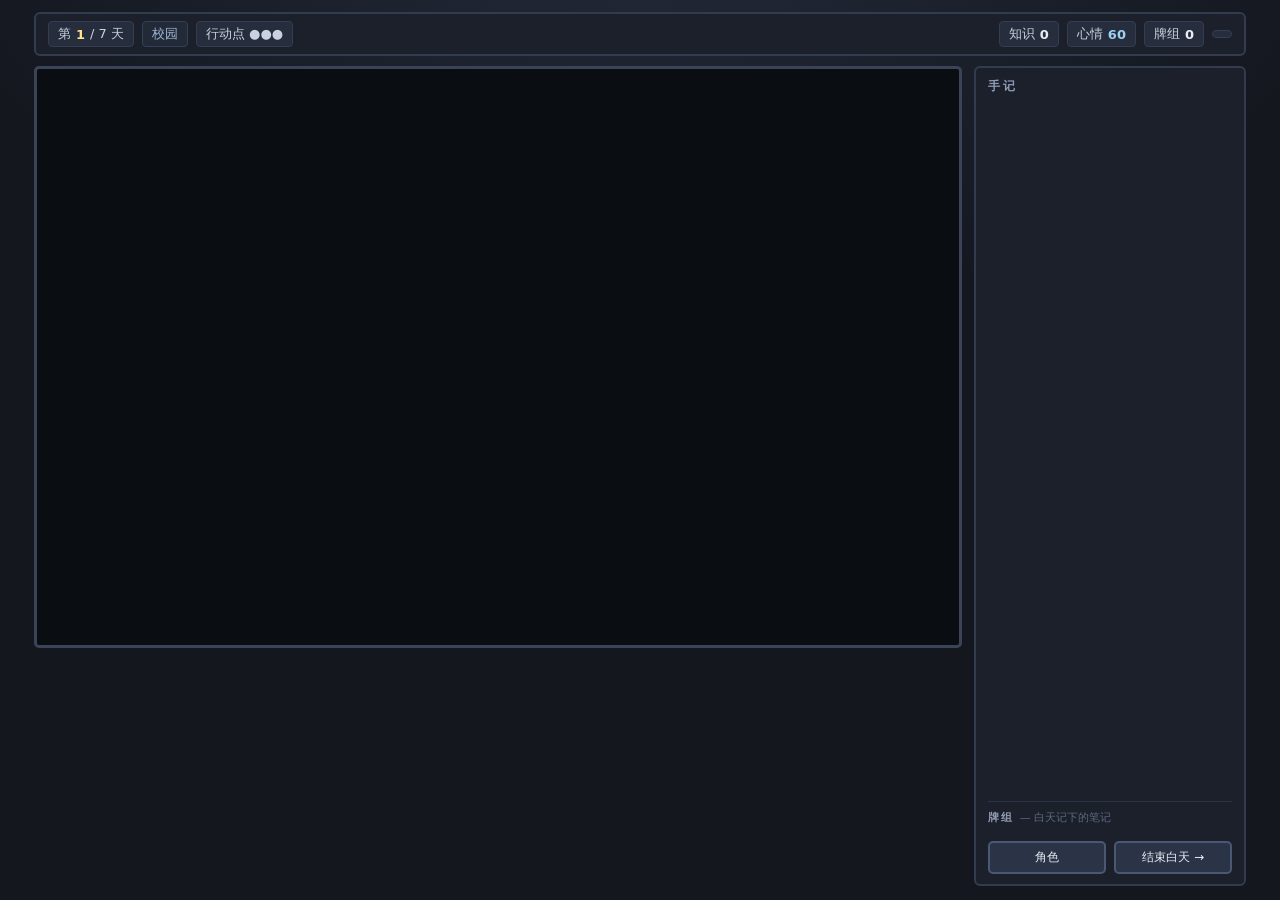
==== game/index.html @ f6de54e7 "夜战打击感：屏幕抖动 + 受击闪红 + WebAudio 合成音效 playCard 现在返回 { dealt, taken }，ui.hitFx 拿它决定反馈强度：只打中 2px/160ms，敌人反" ====
<!DOCTYPE html>
<html lang="zh-CN">
<head>
<meta charset="utf-8" />
<meta name="viewport" content="width=device-width, initial-scale=1" />
<title>张江学园 · 七天</title>
<link rel="stylesheet" href="styles.css" />
<link rel="icon" href="data:image/svg+xml,%3Csvg xmlns='http://www.w3.org/2000/svg' viewBox='0 0 16 16'%3E%3Crect width='16' height='16' fill='%231b202b'/%3E%3Crect x='3' y='3' width='10' height='10' fill='%23e0b64a'/%3E%3C/svg%3E" />
</head>
<body>
<div id="app">
  <header id="hud">
    <div class="hud-group">
      <span class="chip day">第 <b id="hud-day">1</b> / 7 天</span>
      <span class="chip where" id="hud-scene">校园</span>
      <span class="chip ap" id="hud-ap">行动点 ●●●</span>
    </div>
    <div class="hud-group">
      <span class="chip know">知识 <b id="hud-know">0</b></span>
      <span class="chip mood">心情 <b id="hud-mood">60</b></span>
      <span class="chip deck">牌组 <b id="hud-deck">0</b></span>
      <span class="chip friend" id="hud-friend"></span>
    </div>
  </header>

  <main id="stage">
    <div id="scene">
      <canvas id="game" width="768" height="480"></canvas>
      <div id="labels"></div>
      <div id="prompt" class="hidden">按 E 交互</div>
      <div id="toast" class="hidden"></div>
    </div>
    <aside id="side">
      <h3>手记</h3>
      <ol id="log"></ol>
      <div class="side-deck">
        <h4>牌组 <span class="muted">— 白天记下的笔记</span></h4>
        <ul id="deck"></ul>
      </div>
      <div class="side-foot">
        <button id="btn-char" class="btn small">角色</button>
        <button id="btn-endday" class="btn small">结束白天 →</button>
      </div>
    </aside>
  </main>

  <div id="modal-root" class="hidden">
    <div id="modal-backdrop"></div>
    <div id="modal" class="panel"></div>
  </div>

  <!-- 受击闪红：常驻一层覆盖层，只改 opacity，不重建 DOM，所以不会打断动画 -->
  <div id="flash"></div>
</div>
<script type="module" src="src/main.js"></script>
</body>
</html>
---- game/styles.css ----
/* styles.css — 像素风 UI，全部用系统字体，不拉外部资源 */

:root {
  --bg: #14171e;
  --panel: #1b202b;
  --panel-2: #232b3b;
  --line: #333c4e;
  --line-2: #4a5876;
  --text: #e8ecf5;
  --muted: #8f9bb3;
  --gold: #e0b64a;
  --gold-2: #ffe38a;
}

* { box-sizing: border-box; }

.hidden { display: none !important; }

html, body {
  margin: 0;
  height: 100%;
  background: radial-gradient(1200px 700px at 50% -10%, #232a3a 0%, var(--bg) 60%);
  color: var(--text);
  font-family: "PingFang SC", "Hiragino Sans GB", "Microsoft YaHei", system-ui, -apple-system, sans-serif;
  -webkit-font-smoothing: antialiased;
}

#app {
  max-width: 1240px;
  height: 100%;
  margin: 0 auto;
  padding: 12px 14px 14px;
  display: flex;
  flex-direction: column;
  gap: 10px;
}

/* ---------------------------------------------------------------- HUD */
#hud {
  display: flex;
  justify-content: space-between;
  align-items: center;
  flex-wrap: wrap;
  gap: 8px;
  background: var(--panel);
  border: 2px solid var(--line);
  border-radius: 6px;
  padding: 7px 12px;
  font-size: 13px;
}

.hud-group { display: flex; align-items: center; gap: 8px; flex-wrap: wrap; }

.chip {
  display: inline-flex;
  align-items: center;
  gap: 5px;
  padding: 3px 9px;
  background: #262d3c;
  border: 1px solid #343d51;
  border-radius: 4px;
  color: #c9d2e2;
}

.chip b { color: var(--text); font-variant-numeric: tabular-nums; }
.chip.day b { color: var(--gold-2); }

.chip.mood b { color: #9fd0f0; }
.chip.mood.low b { color: #f08a8a; }
.chip.mood.high b { color: #9ee3a1; }

.chip.friend { gap: 8px; font-size: 11px; }
.chip.friend b { color: #b9c2d4; font-weight: 500; }
.chip.friend b.ok { color: #9ee3a1; }

.ap-dots { display: inline-flex; gap: 4px; margin-left: 2px; }
.ap-dots i {
  width: 8px; height: 8px; border-radius: 50%;
  background: #3a4458; display: inline-block;
}
.ap-dots i.on { background: var(--gold); box-shadow: 0 0 6px rgba(224, 182, 74, .6); }

/* ---------------------------------------------------------------- 主舞台 */
#stage {
  flex: 1;
  min-height: 0;
  display: flex;
  gap: 12px;
  justify-content: center;
}

#scene {
  position: relative;
  flex: 0 1 auto;
  width: min(100%, calc((100vh - 168px) * 1.6));
  border: 3px solid #3a4358;
  border-radius: 5px;
  overflow: hidden;
  background: #0a0d12;
  align-self: flex-start;
}

#game {
  display: block;
  width: 100%;
  height: auto;
  image-rendering: pixelated;
  image-rendering: crisp-edges;
}

#labels {
  position: absolute;
  inset: 0;
  pointer-events: none;
}

.marker {
  position: absolute;
  transform: translate(-50%, -235%);
  pointer-events: auto;
  display: inline-flex;
  align-items: center;
  gap: 4px;
  padding: 2px 7px;
  font: inherit;
  font-size: 11px;
  line-height: 1.3;
  color: #dfe5f2;
  background: rgba(14, 18, 26, .78);
  border: 1px solid #4a5670;
  border-radius: 10px;
  cursor: pointer;
  white-space: nowrap;
  transition: border-color .12s, background .12s, transform .12s;
}

.marker:hover { border-color: #8ea3c8; background: rgba(30, 38, 54, .92); }

.marker.near {
  border-color: var(--gold-2);
  background: rgba(60, 48, 16, .92);
  box-shadow: 0 0 10px rgba(255, 227, 138, .35);
  transform: translate(-50%, -250%);
}

.marker.below { transform: translate(-50%, 60%); }
.marker.below:hover { transform: translate(-50%, 60%); }
.marker.below.near { transform: translate(-50%, 45%); }

.micon { font-size: 12px; }

#prompt {
  position: absolute;
  left: 50%;
  bottom: 12px;
  transform: translateX(-50%);
  max-width: 90%;
  padding: 5px 12px;
  font-size: 12px;
  color: #f2e6c0;
  background: rgba(10, 13, 18, .82);
  border: 1px solid #6b5a2a;
  border-radius: 5px;
  pointer-events: none;
  white-space: nowrap;
  overflow: hidden;
  text-overflow: ellipsis;
}

#toast {
  position: absolute;
  left: 50%;
  top: 14px;
  transform: translateX(-50%);
  max-width: 78%;
  padding: 7px 14px;
  font-size: 12.5px;
  line-height: 1.5;
  color: #f4f0e2;
  background: rgba(16, 21, 30, .94);
  border: 1px solid #5d6b8c;
  border-radius: 6px;
  pointer-events: none;
  box-shadow: 0 6px 24px rgba(0, 0, 0, .45);
}

#toast.show { animation: toastIn .18s ease-out; }
#toast.warn { border-color: #8a5a5a; color: #ffc9c9; }
#toast.win { border-color: #4f7a55; color: #c3f0c6; }
#toast.hidden { display: none; }

@keyframes toastIn {
  from { opacity: 0; transform: translate(-50%, -6px); }
  to { opacity: 1; transform: translate(-50%, 0); }
}

/* ---------------------------------------------------------------- 侧栏 */
#side {
  width: 272px;
  flex: 0 0 272px;
  display: flex;
  flex-direction: column;
  min-height: 0;
  background: var(--panel);
  border: 2px solid var(--line);
  border-radius: 6px;
  padding: 10px 12px;
}

.side-deck { padding-top: 8px; border-top: 1px solid #2b3345; }
.side-deck h4 {
  margin: 0 0 6px;
  font-size: 11px;
  font-weight: 600;
  letter-spacing: 2px;
  color: var(--muted);
}
.side-deck h4 .muted { letter-spacing: 0; font-weight: 400; color: #5d6880; }
#deck {
  display: flex;
  flex-wrap: wrap;
  gap: 5px;
  max-height: 92px;
  overflow-y: auto;
  margin: 0;
  padding: 0;
  list-style: none;
}
#deck li {
  padding: 2px 7px;
  font-size: 11px;
  color: #cfd8e8;
  background: #253048;
  border: 1px solid #41506e;
  border-radius: 10px;
  white-space: nowrap;
}
#deck li b { color: var(--gold-2); font-weight: 600; }
#deck li.support { background: #2a3a2d; border-color: #4f7a55; color: #c3f0c6; }
#deck .empty { color: #5d6880; border-style: dashed; background: none; }

#side h3 {
  margin: 0 0 8px;
  font-size: 12px;
  font-weight: 600;
  letter-spacing: 3px;
  color: var(--muted);
}

#log {
  flex: 1;
  overflow-y: auto;
  margin: 0;
  padding: 0;
  list-style: none;
  font-size: 12px;
  line-height: 1.55;
}

#log li {
  padding: 5px 0;
  border-bottom: 1px dashed #2b3345;
  color: #b6c0d2;
  word-break: break-word;
}

#log li .d {
  margin-right: 6px;
  font-size: 10px;
  color: #64708a;
  font-variant-numeric: tabular-nums;
}

#log li.study { color: #9fd0f0; }
#log li.social { color: #f0cfa0; }
#log li.night { color: #b6a8f0; }
#log li.win { color: #9ee3a1; }
#log li.lose, #log li.warn { color: #f0a0a0; }
#log li.exam { color: var(--gold-2); }

.side-foot { padding-top: 10px; }

/* ---------------------------------------------------------------- 弹窗 */
#modal-root {
  position: fixed;
  inset: 0;
  z-index: 20;
  display: grid;
  place-items: center;
  padding: 20px;
}

#modal-root.hidden { display: none; }

#modal-backdrop {
  position: absolute;
  inset: 0;
  background: rgba(6, 8, 12, .74);
  backdrop-filter: blur(2px);
}

.panel {
  position: relative;
  width: min(94vw, 640px);
  max-height: 88vh;
  overflow-y: auto;
  padding: 22px 24px;
  background: #1c2230;
  border: 2px solid #46526b;
  border-radius: 8px;
  box-shadow: 0 22px 60px rgba(0, 0, 0, .6);
  animation: panelIn .16s ease-out;
}

@keyframes panelIn {
  from { opacity: 0; transform: translateY(8px) scale(.99); }
  to { opacity: 1; transform: none; }
}

.panel h1 { margin: 0 0 4px; font-size: 26px; letter-spacing: 3px; }
.panel h2 { margin: 0 0 6px; font-size: 20px; }
.panel .sub { margin: 0 0 14px; font-size: 12px; color: var(--muted); }
.panel .body { margin: 0 0 14px; font-size: 13px; line-height: 1.75; color: #d6dbe6; }

.rules {
  margin: 0 0 4px;
  padding-left: 18px;
  font-size: 12.5px;
  line-height: 1.8;
  color: #a9b4c9;
}

.btn {
  font: inherit;
  font-size: 13px;
  padding: 8px 14px;
  color: var(--text);
  background: #2b3447;
  border: 2px solid var(--line-2);
  border-radius: 5px;
  cursor: pointer;
  transition: background .12s, border-color .12s, transform .06s;
}

.btn:hover { background: #35405a; }
.btn:active { transform: translateY(1px); }
.btn.primary {
  font-weight: 700;
  color: #1a1508;
  background: var(--gold);
  border-color: var(--gold-2);
}
.btn.primary:hover { background: #f0c65a; }
.btn.small { font-size: 12px; padding: 6px 12px; }
.btn:disabled { opacity: .4; cursor: default; }
.btn:disabled:hover { background: #2b3447; }

.row { display: flex; gap: 10px; margin-top: 18px; flex-wrap: wrap; }

/* ---------------------------------------------------------------- 夜晚 */
.choices { display: grid; gap: 12px; margin-top: 10px; }

.choice {
  display: flex;
  flex-direction: column;
  gap: 6px;
  padding: 14px 16px;
  text-align: left;
  font: inherit;
  color: inherit;
  background: var(--panel-2);
  border: 2px solid #465470;
  border-radius: 6px;
  cursor: pointer;
}

.choice:hover { border-color: var(--gold); background: #2a3446; }
.choice .ct { font-size: 15px; font-weight: 700; }
.choice .cd { font-size: 12px; line-height: 1.55; color: #a9b4c9; }
.choice .cnum { font-size: 11px; color: var(--gold); }

/* ---------------------------------------------------------------- 战斗 */
.btop { display: flex; justify-content: space-between; align-items: flex-start; gap: 12px; }
.ename { margin-bottom: 6px; font-size: 18px; font-weight: 700; }

.ebar {
  width: min(300px, 46vw);
  height: 10px;
  background: #0f131a;
  border: 1px solid var(--line-2);
  border-radius: 3px;
  overflow: hidden;
}

.ebar i {
  display: block;
  height: 100%;
  background: linear-gradient(90deg, #c85a5a, #e8895a);
  animation: barDrop .30s ease-out;
}

/* 只写 from，to 取元素自身的 width —— 血条从上一帧的位置掉下来，而不是直接跳到新值 */
@keyframes barDrop {
  from { width: var(--from, 0%); }
}

.ehp { margin-top: 4px; font-size: 11px; color: var(--muted); }
.round { font-size: 12px; color: var(--muted); white-space: nowrap; }

.notes {
  margin: 14px 0 14px;
  padding: 8px 12px;
  min-height: 76px;
  background: #151a23;
  border-radius: 4px;
}

.notes ul { margin: 0; padding-left: 16px; font-size: 12px; line-height: 1.7; color: #b9c2d4; }

.hand { display: grid; grid-template-columns: repeat(3, 1fr); gap: 10px; }

.card {
  display: flex;
  flex-direction: column;
  align-items: center;
  justify-content: center;
  gap: 8px;
  min-height: 92px;
  padding: 10px;
  font: inherit;
  color: var(--text);
  background: linear-gradient(180deg, #2c3a55, #232c3f);
  border: 2px solid #5b6f96;
  border-radius: 6px;
  cursor: pointer;
  transition: transform .1s, border-color .1s;
}

.card:hover { transform: translateY(-2px); border-color: var(--gold-2); }
.card.support { background: linear-gradient(180deg, #3d5340, #2a3a2d); border-color: #7ba87d; }
.card .cname { font-size: 12px; line-height: 1.35; text-align: center; }
.card .cnum { font-size: 11px; color: var(--gold-2); }

.bhud {
  display: flex;
  align-items: center;
  gap: 10px;
  margin-top: 12px;
  font-size: 12px;
  color: #a9b4c9;
  flex-wrap: wrap;
}

.mini {
  display: inline-block;
  width: 110px;
  height: 6px;
  background: #0f131a;
  border: 1px solid var(--line-2);
}
.mini i {
  display: block;
  height: 100%;
  background: #6fbf7a;
  animation: barDrop .30s ease-out;
}

.result { margin: 12px 0 14px; padding: 10px; font-size: 15px; font-weight: 700; border-radius: 5px; }
.result.win { color: #9ee3a1; background: rgba(80, 160, 90, .12); border: 1px solid #3f6b45; }
.result.lose { color: #f0a0a0; background: rgba(160, 80, 80, .12); border: 1px solid #6b3f3f; }

/* ---------------------------------------------------------------- 打击感 */
/* 闪红层：常驻，只在受击时用 Web Animations 推一下 opacity。
   径向渐变让中心保持透明、边缘发红，看起来像被砸了一下而不是整屏变红。 */
#flash {
  position: fixed;
  inset: 0;
  z-index: 40;
  pointer-events: none;
  opacity: 0;
  will-change: opacity;
  background: radial-gradient(circle at 50% 52%,
    rgba(198, 44, 44, 0) 32%,
    rgba(198, 44, 44, .30) 68%,
    rgba(214, 40, 40, .62) 100%);
}

/* 抖动由 JS 的 element.animate 驱动，这里只保证战斗内容能独立位移 */
.battle { will-change: transform; }

/* ---------------------------------------------------------------- 结局 */
.ending .tag {
  display: inline-block;
  margin-bottom: 6px;
  padding: 2px 8px;
  font-size: 11px;
  letter-spacing: 2px;
  color: #1a1508;
  background: var(--gold);
  border-radius: 3px;
}

.ending.warn .tag { background: #c98b8b; }
.ending.pass .tag { background: #8fb0d0; }

table.stats { width: 100%; margin: 14px 0 4px; border-collapse: collapse; font-size: 13px; }
table.stats th { width: 42%; padding: 5px 0; font-weight: 400; color: var(--muted); text-align: left; }
table.stats td { padding: 5px 0; color: #dfe5f2; }
table.stats td.big { font-size: 22px; font-weight: 700; color: var(--gold-2); }

/* ---------------------------------------------------------------- 窄屏 */
@media (max-width: 900px) {
  #stage { flex-direction: column; }
  #side { width: auto; flex: 0 0 auto; height: 190px; }
}

/* ---------------------------------------------------------------- 室内 UI */
.chip.where { color: #9fb4d6; border-color: #33405a; background: #222a38; }

#modal.elev-panel { width: min(560px, 94vw); }
.elev h2, .room h2 { margin: 0 0 2px; font-size: 17px; }
.elev .sub, .room .sub { color: #97a3b8; font-size: 12px; line-height: 1.55; margin: 0; }

.floors { display: flex; flex-direction: column; gap: 7px; margin: 14px 0 16px; }
.flo {
  display: grid;
  grid-template-columns: 46px 92px 1fr auto;
  align-items: center;
  gap: 10px;
  padding: 9px 12px;
  text-align: left;
  font: inherit;
  color: #dbe3f0;
  background: #222a38;
  border: 1px solid #35405a;
  border-radius: 6px;
  cursor: pointer;
  transition: border-color .12s, background .12s, transform .12s;
}
.flo:hover:not(:disabled) { border-color: var(--gold); background: #2b3446; transform: translateX(2px); }
.flo:disabled { cursor: default; opacity: .6; }
.flo.here { border-color: #4c5d80; background: #1e2534; }
.flo.locked { opacity: .42; }
.flab { font-weight: 700; color: var(--gold-2); font-variant-numeric: tabular-nums; }
.fname { font-size: 13px; }
.frooms { font-size: 11.5px; color: #93a0b6; }
.ftag { font-size: 10.5px; color: #8b96a9; border: 1px solid #3d475c; border-radius: 8px; padding: 1px 7px; }

.room .rhead { display: flex; gap: 12px; align-items: flex-start; }
.ricon { font-size: 26px; line-height: 1; margin-top: 2px; }
.reffect {
  margin: 14px 0 0; padding: 9px 12px;
  font-size: 12.5px; line-height: 1.6; color: #f0e2bb;
  background: rgba(224, 182, 74, .07);
  border-left: 2px solid var(--gold);
}
.rcost { margin: 10px 0 0; font-size: 11.5px; color: #8b96a9; }

.picks { display: grid; grid-template-columns: repeat(3, 1fr); gap: 8px; margin: 14px 0 4px; }
.pick {
  display: flex; flex-direction: column; align-items: flex-start; gap: 3px;
  padding: 10px; font: inherit; text-align: left;
  color: #dbe3f0; background: #222a38;
  border: 1px solid #35405a; border-radius: 6px; cursor: pointer;
  transition: border-color .12s, background .12s;
}
.pick:hover:not(:disabled) { border-color: var(--gold); background: #2b3446; }
.pick:disabled { cursor: default; opacity: .45; }
.pick .av { width: 22px; height: 22px; border-radius: 50%; border: 1px solid rgba(255,255,255,.35); }
.pick .pn { font-size: 13px; font-weight: 600; }
.pick .pf { font-size: 11px; color: #9fb4d6; }
.pick .pnote { font-size: 10.5px; color: #86909f; }

.piano { display: flex; gap: 3px; margin: 14px 0 10px; }
.pkey {
  flex: 1; display: flex; flex-direction: column; align-items: center; justify-content: flex-end;
  height: 96px; padding-bottom: 8px; gap: 4px;
  font: inherit; color: #20242e; background: linear-gradient(#fdfdff, #dfe3ec);
  border: 1px solid #9aa3b6; border-radius: 0 0 5px 5px; cursor: pointer;
  transition: transform .06s, background .06s;
}
.pkey:active { transform: translateY(2px); background: linear-gradient(#fff8e2, #e8e2cc); }
.pkey.hi { background: linear-gradient(#fff6d8, #e6dcb4); }
.pkey span { font-size: 11px; color: #4a5163; }
.pkey i { font-size: 10px; color: #8b93a4; font-style: normal; }
.pdots { display: flex; gap: 6px; margin-bottom: 8px; }
.pdots i { width: 8px; height: 8px; border-radius: 50%; background: #3a4458; display: inline-block; }
.pdots i.on { background: var(--gold); box-shadow: 0 0 6px rgba(224, 182, 74, .6); }

/* ---------------------------------------------------------------- 行动点：必修 + 自由 */
.ap-dots i.req {
  background: #5a4a24;
  border: 1px solid #8a7434;
  box-shadow: none;
  border-radius: 2px;
}
.side-foot { display: flex; gap: 8px; }
.side-foot .btn { flex: 1; }

#deck li .dmg {
  margin-left: 4px;
  font-style: normal;
  font-size: 10px;
  color: #6f8bb5;
}
#deck li .dmg::before { content: '· '; }

/* ---------------------------------------------------------------- 角色面板 */
.panel.char-panel { max-height: none; overflow: visible; width: min(680px, 94vw); }

.char .csec {
  margin: 18px 0 6px;
  font-size: 11px;
  font-weight: 600;
  letter-spacing: 2px;
  color: var(--muted);
}

.cstats { display: grid; grid-template-columns: repeat(3, 1fr); gap: 10px; margin-top: 14px; }

.cstat {
  position: relative;
  display: flex;
  flex-direction: column;
  gap: 2px;
  padding: 10px 12px;
  background: var(--panel-2);
  border: 1px solid #465470;
  border-radius: 6px;
  cursor: help;
}
.cstat:hover { border-color: var(--gold); background: #2a3446; z-index: 4; }
.cstat .csn { font-size: 11px; letter-spacing: 2px; color: var(--muted); }
.cstat .csv { font-size: 24px; font-weight: 700; font-variant-numeric: tabular-nums; }
.cstat .cse { font-size: 11.5px; color: #9fb4d6; }
.cstat.know .csv { color: #9fd0f0; }
.cstat.mood .csv { color: #e0c07a; }
.cstat.phys .csv { color: #9ee3a1; }

.ctip {
  display: none;
  position: absolute;
  left: 0;
  top: calc(100% + 6px);
  width: 300px;
  padding: 10px 12px;
  background: #12171f;
  border: 1px solid var(--line-2);
  border-radius: 6px;
  box-shadow: 0 10px 30px rgba(0, 0, 0, .6);
  z-index: 10;
}
.cstat:hover .ctip { display: block; }
.ctip p {
  margin: 0 0 5px;
  font-size: 11.5px;
  line-height: 1.6;
  color: #b9c2d4;
  white-space: normal;
}
.ctip p:last-child { margin-bottom: 0; }
.ctip b { color: var(--gold-2); font-weight: 600; }

table.stats td.muted { font-size: 12px; color: var(--muted); font-variant-numeric: tabular-nums; }

.clist {
  display: flex;
  flex-wrap: wrap;
  gap: 6px;
  margin: 6px 0 0;
  padding: 0;
  list-style: none;
}
.clist li {
  padding: 2px 9px;
  font-size: 11.5px;
  color: #c9d2e2;
  background: #253048;
  border: 1px solid #41506e;
  border-radius: 10px;
}

/* ---------------------------------------------------------------- 日历墙 */
.panel.cal-panel { width: min(520px, 94vw); }

.ctimeline {
  margin: 16px 0 4px;
  padding: 0;
  list-style: none;
  display: flex;
  flex-direction: column;
  gap: 4px;
}
.ctimeline li {
  display: grid;
  grid-template-columns: 78px 46px 1fr;
  align-items: center;
  gap: 10px;
  padding: 7px 12px;
  font-size: 12.5px;
  color: #b9c2d4;
  background: #1e2534;
  border-left: 3px solid #333c4e;
  border-radius: 4px;
}
.ctimeline .cday { font-variant-numeric: tabular-nums; color: #9fb4d6; }
.ctimeline .cflag { font-size: 10.5px; color: #8b96a9; }
.ctimeline .cnote {
  display: flex;
  flex-wrap: wrap;
  gap: 5px;
  justify-content: flex-end;
  color: #a9b4c9;
  text-align: right;
}

/* 时间轴上的日程条目：计划中 / 已去 / 错过 / 考试 / 夜晚 */
.cev {
  padding: 1px 7px;
  font-size: 11px;
  line-height: 1.5;
  border-radius: 9px;
  border: 1px solid #41506e;
  background: #253048;
  color: #cfd8e8;
  white-space: nowrap;
}
.cev.open { border-color: #6d7ea3; color: #dfe7f5; }
.cev.done { color: #7f8b9f; border-style: dashed; background: none; }
.cev.missed { color: #b08a8a; border-color: #5d4343; background: none; text-decoration: line-through; }
.cev.exam { border-color: #8a7434; color: var(--gold-2); background: rgba(224, 182, 74, .10); }
.cev.night { border-color: #4a5876; color: #97a3b8; background: none; }

.ctimeline li.past { opacity: .45; }
.ctimeline li.past .cday { text-decoration: line-through; }

.ctimeline li.today {
  color: var(--text);
  background: #2a3446;
  border-left-color: var(--gold);
}
.ctimeline li.today .cday { color: var(--gold-2); font-weight: 700; }
.ctimeline li.today .cflag { color: var(--gold); }
.ctimeline li.today .cnote { color: #f0e2bb; }

.ctimeline li.next .cnote { color: #6f7b90; }

/* ---------------------------------------------------------------- 活动面板 */
.panel.event-panel { width: min(520px, 94vw); }

.event .body { margin: 14px 0 0; font-size: 12.5px; line-height: 1.75; color: #c3cbdb; }

.evrows {
  display: flex;
  flex-direction: column;
  gap: 6px;
  margin: 14px 0 0;
}
.evrow {
  display: flex;
  align-items: baseline;
  justify-content: space-between;
  gap: 12px;
  padding: 8px 12px;
  font-size: 12.5px;
  background: rgba(224, 182, 74, .06);
  border-left: 2px solid var(--gold);
  border-radius: 3px;
}
.evrow.cost {
  background: rgba(200, 120, 120, .08);
  border-left-color: #a35a5a;
}
.evl { color: #97a3b8; letter-spacing: 1px; }
.evv { color: #f0e2bb; font-variant-numeric: tabular-nums; }
.evrow.cost .evv { color: #e8b0b0; }

@media (max-width: 720px) {
  .cstats { grid-template-columns: 1fr; }
  .ctip { width: 100%; }
  .ctimeline li { grid-template-columns: 70px 40px 1fr; padding: 6px 9px; }
  .ctimeline .cnote { justify-content: flex-start; }
}
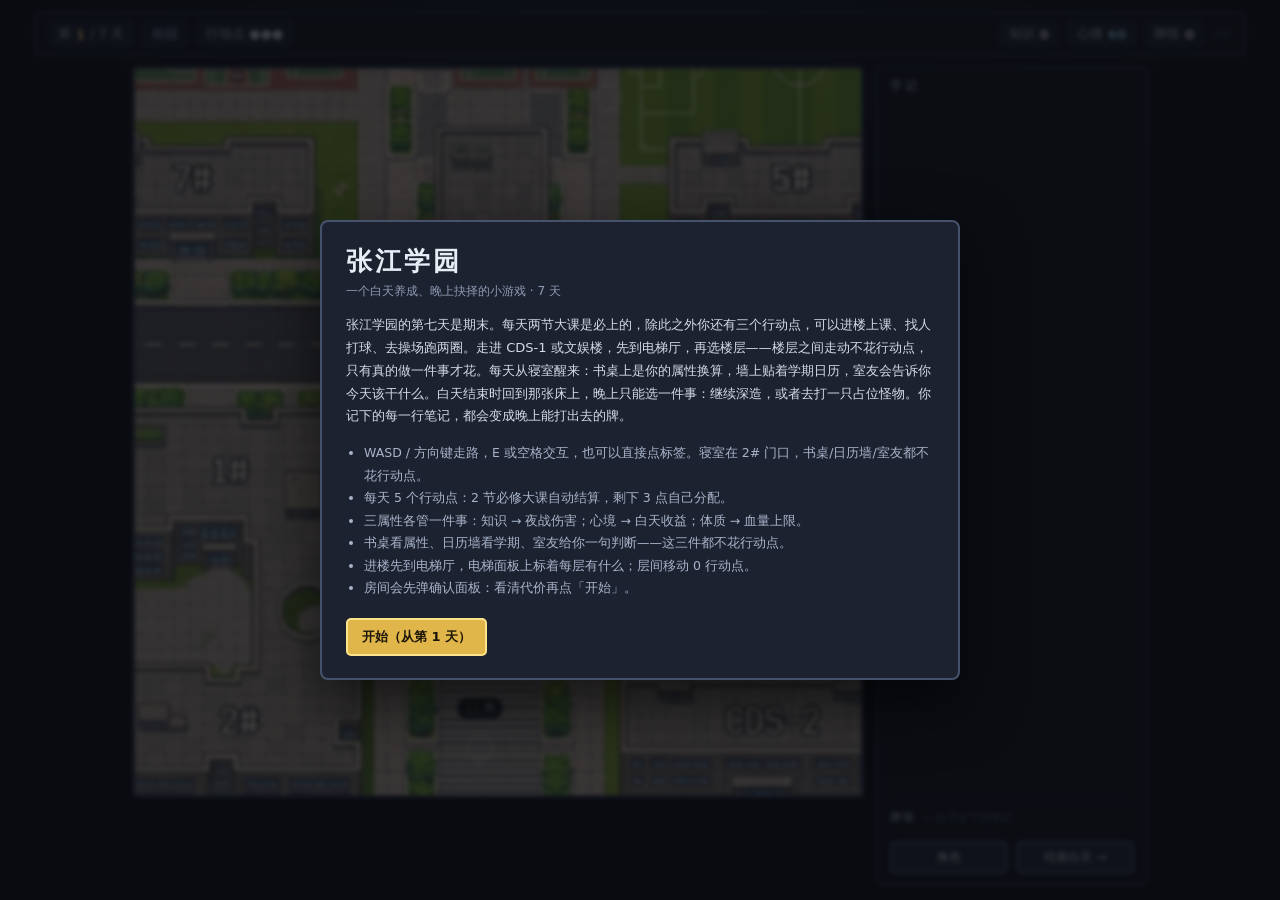
==== commit 2aa2309f: "合并 feat/attributes-5ap-panel 与 wushizhao_branch，作为 V1.0 两边从 351c461 分叉：feat 线做玩法纵深（三属性 / 5 行动点 / 角色面" ====
--- a/game/index.html
+++ b/game/index.html
@@ -45,6 +45,11 @@
   </main>
 
   <div id="modal-root" class="hidden">
+    <div id="modal-bg" class="hidden" aria-hidden="true">
+      <div class="bg-layer"></div>
+      <div class="bg-layer"></div>
+      <div class="bg-scrim"></div>
+    </div>
     <div id="modal-backdrop"></div>
     <div id="modal" class="panel"></div>
   </div>
--- a/game/styles.css
+++ b/game/styles.css
@@ -488,6 +488,88 @@
 /* 抖动由 JS 的 element.animate 驱动，这里只保证战斗内容能独立位移 */
 .battle { will-change: transform; }
 
+/* ---------------------------------------------------------------- 敌人等级 / 掉落 */
+.ename .elv {
+  margin-left: 8px;
+  padding: 1px 6px;
+  font-size: 11px;
+  font-weight: 400;
+  letter-spacing: 0;
+  color: #9fb4d6;
+  background: #232b3b;
+  border: 1px solid #41506e;
+  border-radius: 8px;
+  vertical-align: 2px;
+}
+
+.drop {
+  display: flex;
+  align-items: baseline;
+  gap: 10px;
+  flex-wrap: wrap;
+  margin: 0 0 14px;
+  padding: 10px 12px;
+  background: #1b2230;
+  border-left: 3px solid #41506e;
+  border-radius: 4px;
+  animation: dropIn .3s ease-out;
+}
+.drop.rare { border-left-color: #5f8fd0; }
+.drop.legendary { border-left-color: var(--gold); background: rgba(224, 182, 74, .09); }
+.drop .dname { font-size: 14px; font-weight: 700; color: #dfe5f2; }
+.drop.legendary .dname { color: var(--gold-2); }
+.drop .deff { font-size: 12px; color: #9fb4d6; }
+.drop .dnote { margin-left: auto; font-size: 10.5px; color: #6f7b90; }
+
+@keyframes dropIn {
+  from { opacity: 0; transform: translateY(-4px); }
+  to { opacity: 1; transform: none; }
+}
+
+/* ---------------------------------------------------------------- 行囊 */
+.bagsum {
+  display: flex;
+  flex-wrap: wrap;
+  gap: 8px;
+  margin: 6px 0 8px;
+  font-size: 11.5px;
+  color: #a9b4c9;
+}
+.bagsum span {
+  padding: 1px 8px;
+  border: 1px solid #41506e;
+  border-radius: 9px;
+  background: #253048;
+}
+.bagsum b { color: var(--gold-2); font-variant-numeric: tabular-nums; }
+.bagsum .cap { color: #6f7b90; background: none; border-style: dashed; }
+
+.baglist {
+  display: flex;
+  flex-direction: column;
+  gap: 4px;
+  margin: 0 0 4px;
+  padding: 0;
+  list-style: none;
+}
+.baglist li {
+  display: flex;
+  align-items: baseline;
+  justify-content: space-between;
+  gap: 10px;
+  padding: 5px 10px;
+  font-size: 12px;
+  color: #cfd8e8;
+  background: #1e2534;
+  border-left: 2px solid #41506e;
+  border-radius: 3px;
+}
+.baglist li.rare { border-left-color: #5f8fd0; }
+.baglist li.legendary { border-left-color: var(--gold); }
+.baglist li.legendary b { color: var(--gold-2); }
+.baglist li span { font-size: 11px; color: #9fb4d6; }
+.char .empty { margin: 4px 0 0; font-size: 12px; color: #6f7b90; }
+
 /* ---------------------------------------------------------------- 结局 */
 .ending .tag {
   display: inline-block;
@@ -781,3 +863,134 @@
   .ctimeline li { grid-template-columns: 70px 40px 1fr; padding: 6px 9px; }
   .ctimeline .cnote { justify-content: flex-start; }
 }
+
+/* ---------------------------------------------------------------- 电梯：竖排楼层牌 */
+.shaft {
+  position: relative;
+  display: flex;
+  flex-direction: column;
+  gap: 6px;
+  margin: 14px 0 16px 0;
+  padding-left: 34px;
+}
+.shaft-rail {
+  position: absolute;
+  left: 15px;
+  top: 10px;
+  bottom: 10px;
+  width: 2px;
+  border-radius: 1px;
+  background: linear-gradient(#2b3446, #3a4560, #2b3446);
+}
+.plate {
+  position: relative;
+  display: grid;
+  grid-template-columns: 52px 1fr auto;
+  align-items: center;
+  gap: 10px;
+  padding: 9px 12px;
+  text-align: left;
+  font: inherit;
+  color: #dbe3f0;
+  background: #222a38;
+  border: 1px solid #35405a;
+  border-radius: 6px;
+  cursor: pointer;
+  transition: border-color .12s, background .12s, transform .12s;
+}
+.plate:hover:not(:disabled) { border-color: var(--gold); background: #2b3446; transform: translateX(2px); }
+.plate:disabled { cursor: default; }
+.plate.locked { opacity: .42; }
+.plate.here {
+  border-color: rgba(224, 182, 74, .75);
+  background: #2b3446;
+  box-shadow: inset 0 0 0 1px rgba(224, 182, 74, .18);
+}
+.plate-dot {
+  position: absolute;
+  left: -24px;
+  top: 50%;
+  width: 9px;
+  height: 9px;
+  margin-top: -4.5px;
+  border-radius: 50%;
+  background: #3f4a63;
+  border: 2px solid #222a38;
+  box-sizing: content-box;
+}
+.plate.here .plate-dot { background: var(--gold); box-shadow: 0 0 9px rgba(255, 227, 138, .8); }
+.plate-num {
+  font-size: 15px;
+  font-weight: 700;
+  color: var(--gold-2);
+  text-align: center;
+  font-variant-numeric: tabular-nums;
+}
+.plate.locked .plate-num { color: #6f7a90; }
+.plate-info { display: flex; flex-direction: column; gap: 2px; min-width: 0; }
+.plate-info b { font-size: 13px; font-weight: 600; }
+.plate-info i { font-style: normal; font-size: 11.5px; color: #93a0b6; }
+.plate-tag {
+  font-size: 10.5px;
+  color: #8b96a9;
+  border: 1px solid #3d475c;
+  border-radius: 8px;
+  padding: 1px 7px;
+  white-space: nowrap;
+}
+.plate-tag.now { color: var(--gold-2); border-color: rgba(224, 182, 74, .55); background: rgba(224, 182, 74, .1); }
+.plate-tag.go { border-color: transparent; color: #6c7a94; font-size: 13px; }
+.plate:hover:not(:disabled) .plate-tag.go { color: var(--gold-2); }
+
+/* ---------------------------------------------------------------- 楼层里的房间选项 */
+.floor-panel { padding-top: 2px; }
+.fhead { display: flex; align-items: center; gap: 12px; margin-bottom: 2px; }
+.flabel {
+  flex: 0 0 auto;
+  min-width: 60px;
+  padding: 6px 8px;
+  font-size: 22px;
+  font-weight: 700;
+  text-align: center;
+  color: var(--gold-2);
+  background: rgba(224, 182, 74, .1);
+  border: 1px solid rgba(224, 182, 74, .4);
+  border-radius: 6px;
+  font-variant-numeric: tabular-nums;
+}
+.opts { display: flex; flex-direction: column; gap: 8px; margin: 14px 0 16px; }
+.opt {
+  display: grid;
+  grid-template-columns: 30px 1fr auto;
+  align-items: center;
+  gap: 10px;
+  padding: 11px 13px;
+  text-align: left;
+  font: inherit;
+  color: #dbe3f0;
+  background: #222a38;
+  border: 1px solid #35405a;
+  border-radius: 6px;
+  cursor: pointer;
+  transition: border-color .12s, background .12s, transform .12s;
+}
+.opt:hover:not(:disabled) { border-color: var(--gold); background: #2b3446; transform: translateX(2px); }
+.opt:disabled, .opt.off { cursor: default; opacity: .45; }
+.oicon { font-size: 20px; text-align: center; line-height: 1; }
+.obody { display: flex; flex-direction: column; gap: 3px; min-width: 0; }
+.obody b { font-size: 13.5px; font-weight: 600; }
+.obody i { font-style: normal; font-size: 11.5px; line-height: 1.45; color: #9fb0c8; }
+.obody em { font-style: normal; font-size: 10.5px; color: #7d8798; }
+.otag {
+  font-size: 11px;
+  white-space: nowrap;
+  padding: 2px 9px;
+  color: #ddc27a;
+  border: 1px solid rgba(224, 182, 74, .38);
+  border-radius: 10px;
+}
+.opt.off .otag { color: #8b96a9; border-color: #3d475c; }
+.row { display: flex; gap: 8px; }
+
+/* 校园是一张方图：场景框在校园场景里改成 1:1 */
+#scene.square { width: min(100%, calc(100vh - 168px)); }
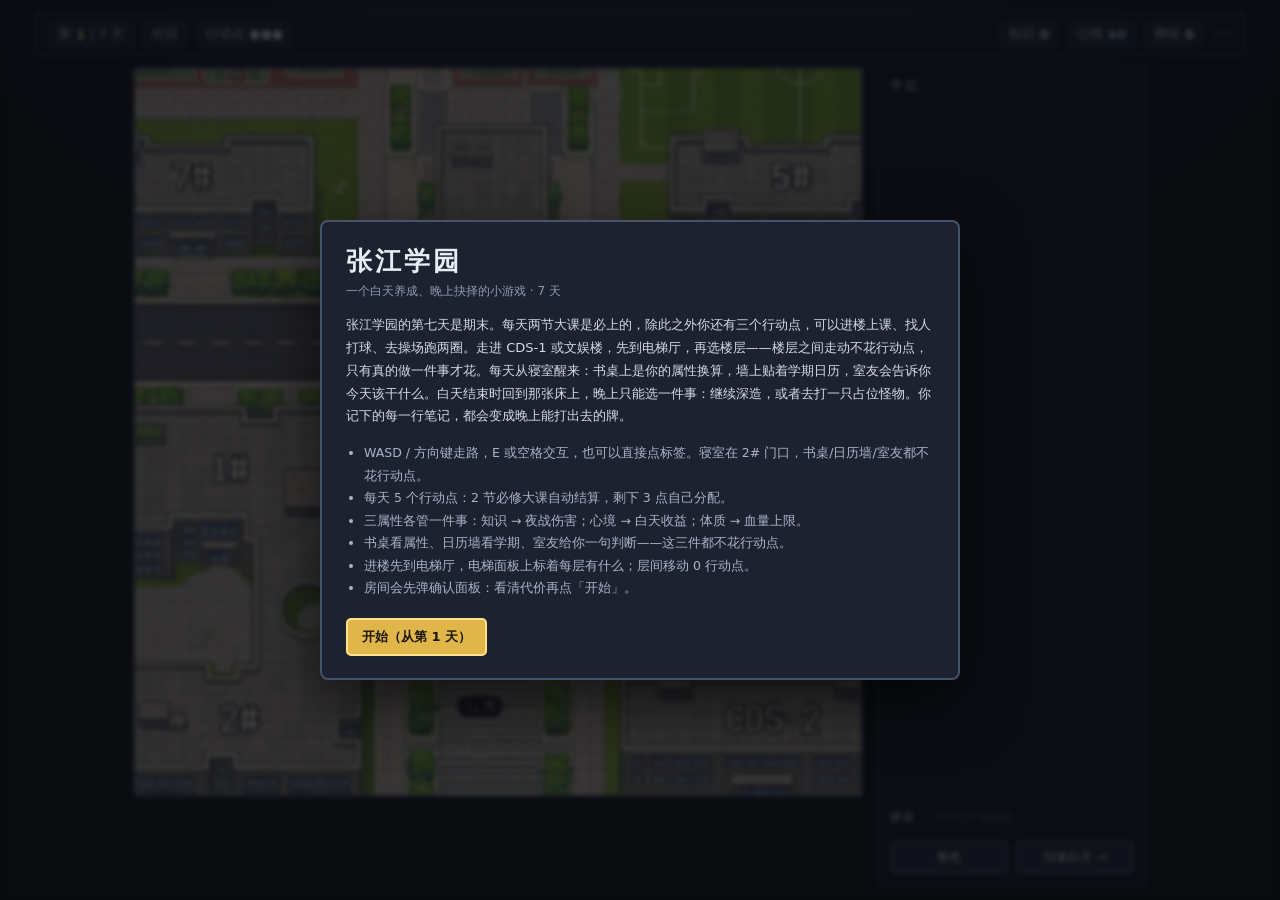
==== commit c91937c6: "V1.1：以 wushizhao_branch 为基础，把 feat 线的玩法叠上来 和 V1.0 的区别是**合成方向反了**：V1.0 拿 feat 的文件当底、把我们的空间/UI 缝进去； V1" ====
--- a/game/index.html
+++ b/game/index.html
@@ -44,6 +44,8 @@
     </aside>
   </main>
 
+  <div id="flash"></div>
+
   <div id="modal-root" class="hidden">
     <div id="modal-bg" class="hidden" aria-hidden="true">
       <div class="bg-layer"></div>
@@ -53,9 +55,6 @@
     <div id="modal-backdrop"></div>
     <div id="modal" class="panel"></div>
   </div>
-
-  <!-- 受击闪红：常驻一层覆盖层，只改 opacity，不重建 DOM，所以不会打断动画 -->
-  <div id="flash"></div>
 </div>
 <script type="module" src="src/main.js"></script>
 </body>
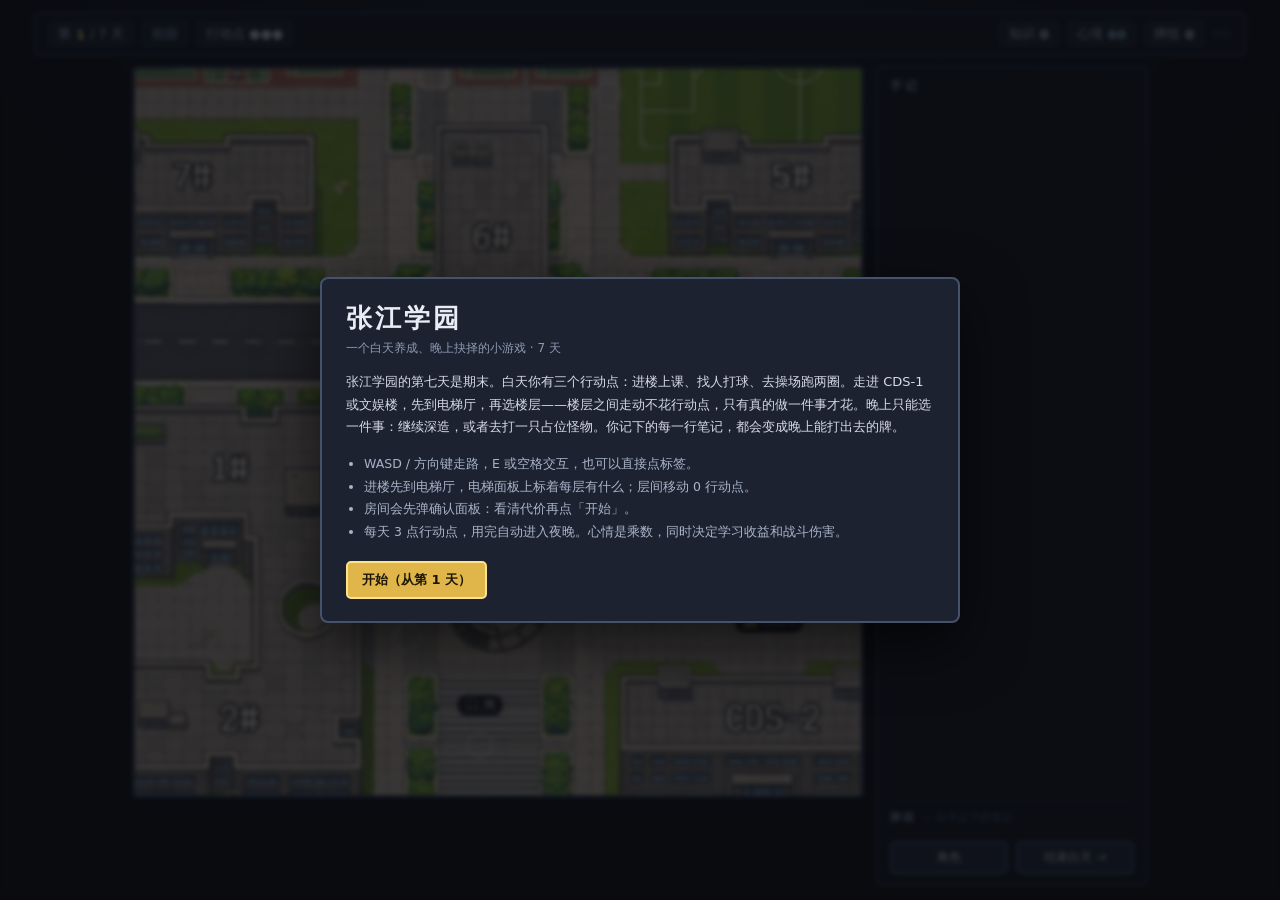
==== commit c8f3118a: "整合：队友的表现层 + 我的系统层（仅本地，不推远程） 基底 = origin/game-branch (8c466ed)：实景校区图、跟随镜头、竖排电梯楼层牌、真钢琴采样/Pong/斯诺克、面板背景" ====
--- a/game/index.html
+++ b/game/index.html
@@ -17,7 +17,7 @@
     </div>
     <div class="hud-group">
       <span class="chip know">知识 <b id="hud-know">0</b></span>
-      <span class="chip mood">心情 <b id="hud-mood">60</b></span>
+      <span class="chip mood">心境 <b id="hud-mood">60</b></span>
       <span class="chip deck">牌组 <b id="hud-deck">0</b></span>
       <span class="chip friend" id="hud-friend"></span>
     </div>
@@ -44,8 +44,6 @@
     </aside>
   </main>
 
-  <div id="flash"></div>
-
   <div id="modal-root" class="hidden">
     <div id="modal-bg" class="hidden" aria-hidden="true">
       <div class="bg-layer"></div>
@@ -55,6 +53,9 @@
     <div id="modal-backdrop"></div>
     <div id="modal" class="panel"></div>
   </div>
+
+  <!-- 受击闪红：常驻一层覆盖层，只改 opacity，不重建 DOM，所以不会打断动画 -->
+  <div id="flash"></div>
 </div>
 <script type="module" src="src/main.js"></script>
 </body>
--- a/game/styles.css
+++ b/game/styles.css
@@ -295,9 +295,34 @@
 #modal-backdrop {
   position: absolute;
   inset: 0;
+  z-index: 1;
   background: rgba(6, 8, 12, .74);
   backdrop-filter: blur(2px);
 }
+
+/* 电梯厅背景：悬停楼层时铺上这一层的设定图，模糊 + 暗色遮罩，双图层交叉淡入 */
+#modal-bg { position: absolute; inset: 0; z-index: 0; overflow: hidden; }
+#modal-bg.hidden { display: none; }
+#modal-bg .bg-layer {
+  position: absolute;
+  inset: -30px;
+  opacity: 0;
+  background-position: center;
+  background-size: cover;
+  background-repeat: no-repeat;
+  filter: blur(3.5px) saturate(1.02) brightness(.92);
+  transform: scale(1.05);
+  transition: opacity .34s ease;
+  will-change: opacity;
+}
+#modal-bg .bg-layer.on { opacity: 1; }
+#modal-bg .bg-scrim {
+  position: absolute;
+  inset: 0;
+  z-index: 3;
+  background: radial-gradient(120% 90% at 50% 38%, rgba(8, 11, 16, .02), rgba(8, 11, 16, .34) 78%);
+}
+#modal-root.has-bg #modal-backdrop { background: rgba(6, 8, 12, .22); }
 
 .panel {
   position: relative;
@@ -378,6 +403,9 @@
 .choice .ct { font-size: 15px; font-weight: 700; }
 .choice .cd { font-size: 12px; line-height: 1.55; color: #a9b4c9; }
 .choice .cnum { font-size: 11px; color: var(--gold); }
+.choice .cnum.dim { color: #8b96a9; }
+.choice .cnum.ok { color: #9ee3a1; }
+.choice .cnum.danger { color: #f0a0a0; }
 
 /* ---------------------------------------------------------------- 战斗 */
 .btop { display: flex; justify-content: space-between; align-items: flex-start; gap: 12px; }
@@ -469,107 +497,6 @@
 .result.win { color: #9ee3a1; background: rgba(80, 160, 90, .12); border: 1px solid #3f6b45; }
 .result.lose { color: #f0a0a0; background: rgba(160, 80, 80, .12); border: 1px solid #6b3f3f; }
 
-/* ---------------------------------------------------------------- 打击感 */
-/* 闪红层：常驻，只在受击时用 Web Animations 推一下 opacity。
-   径向渐变让中心保持透明、边缘发红，看起来像被砸了一下而不是整屏变红。 */
-#flash {
-  position: fixed;
-  inset: 0;
-  z-index: 40;
-  pointer-events: none;
-  opacity: 0;
-  will-change: opacity;
-  background: radial-gradient(circle at 50% 52%,
-    rgba(198, 44, 44, 0) 32%,
-    rgba(198, 44, 44, .30) 68%,
-    rgba(214, 40, 40, .62) 100%);
-}
-
-/* 抖动由 JS 的 element.animate 驱动，这里只保证战斗内容能独立位移 */
-.battle { will-change: transform; }
-
-/* ---------------------------------------------------------------- 敌人等级 / 掉落 */
-.ename .elv {
-  margin-left: 8px;
-  padding: 1px 6px;
-  font-size: 11px;
-  font-weight: 400;
-  letter-spacing: 0;
-  color: #9fb4d6;
-  background: #232b3b;
-  border: 1px solid #41506e;
-  border-radius: 8px;
-  vertical-align: 2px;
-}
-
-.drop {
-  display: flex;
-  align-items: baseline;
-  gap: 10px;
-  flex-wrap: wrap;
-  margin: 0 0 14px;
-  padding: 10px 12px;
-  background: #1b2230;
-  border-left: 3px solid #41506e;
-  border-radius: 4px;
-  animation: dropIn .3s ease-out;
-}
-.drop.rare { border-left-color: #5f8fd0; }
-.drop.legendary { border-left-color: var(--gold); background: rgba(224, 182, 74, .09); }
-.drop .dname { font-size: 14px; font-weight: 700; color: #dfe5f2; }
-.drop.legendary .dname { color: var(--gold-2); }
-.drop .deff { font-size: 12px; color: #9fb4d6; }
-.drop .dnote { margin-left: auto; font-size: 10.5px; color: #6f7b90; }
-
-@keyframes dropIn {
-  from { opacity: 0; transform: translateY(-4px); }
-  to { opacity: 1; transform: none; }
-}
-
-/* ---------------------------------------------------------------- 行囊 */
-.bagsum {
-  display: flex;
-  flex-wrap: wrap;
-  gap: 8px;
-  margin: 6px 0 8px;
-  font-size: 11.5px;
-  color: #a9b4c9;
-}
-.bagsum span {
-  padding: 1px 8px;
-  border: 1px solid #41506e;
-  border-radius: 9px;
-  background: #253048;
-}
-.bagsum b { color: var(--gold-2); font-variant-numeric: tabular-nums; }
-.bagsum .cap { color: #6f7b90; background: none; border-style: dashed; }
-
-.baglist {
-  display: flex;
-  flex-direction: column;
-  gap: 4px;
-  margin: 0 0 4px;
-  padding: 0;
-  list-style: none;
-}
-.baglist li {
-  display: flex;
-  align-items: baseline;
-  justify-content: space-between;
-  gap: 10px;
-  padding: 5px 10px;
-  font-size: 12px;
-  color: #cfd8e8;
-  background: #1e2534;
-  border-left: 2px solid #41506e;
-  border-radius: 3px;
-}
-.baglist li.rare { border-left-color: #5f8fd0; }
-.baglist li.legendary { border-left-color: var(--gold); }
-.baglist li.legendary b { color: var(--gold-2); }
-.baglist li span { font-size: 11px; color: #9fb4d6; }
-.char .empty { margin: 4px 0 0; font-size: 12px; color: #6f7b90; }
-
 /* ---------------------------------------------------------------- 结局 */
 .ending .tag {
   display: inline-block;
@@ -599,272 +526,17 @@
 /* ---------------------------------------------------------------- 室内 UI */
 .chip.where { color: #9fb4d6; border-color: #33405a; background: #222a38; }
 
+#modal { z-index: 2; }
 #modal.elev-panel { width: min(560px, 94vw); }
+/* 有背景图时电梯面板半透明，让底图透出来 */
+#modal-root.has-bg #modal.elev-panel {
+  background: rgba(20, 26, 38, .8);
+  backdrop-filter: blur(3px);
+}
 .elev h2, .room h2 { margin: 0 0 2px; font-size: 17px; }
 .elev .sub, .room .sub { color: #97a3b8; font-size: 12px; line-height: 1.55; margin: 0; }
 
-.floors { display: flex; flex-direction: column; gap: 7px; margin: 14px 0 16px; }
-.flo {
-  display: grid;
-  grid-template-columns: 46px 92px 1fr auto;
-  align-items: center;
-  gap: 10px;
-  padding: 9px 12px;
-  text-align: left;
-  font: inherit;
-  color: #dbe3f0;
-  background: #222a38;
-  border: 1px solid #35405a;
-  border-radius: 6px;
-  cursor: pointer;
-  transition: border-color .12s, background .12s, transform .12s;
-}
-.flo:hover:not(:disabled) { border-color: var(--gold); background: #2b3446; transform: translateX(2px); }
-.flo:disabled { cursor: default; opacity: .6; }
-.flo.here { border-color: #4c5d80; background: #1e2534; }
-.flo.locked { opacity: .42; }
-.flab { font-weight: 700; color: var(--gold-2); font-variant-numeric: tabular-nums; }
-.fname { font-size: 13px; }
-.frooms { font-size: 11.5px; color: #93a0b6; }
-.ftag { font-size: 10.5px; color: #8b96a9; border: 1px solid #3d475c; border-radius: 8px; padding: 1px 7px; }
-
-.room .rhead { display: flex; gap: 12px; align-items: flex-start; }
-.ricon { font-size: 26px; line-height: 1; margin-top: 2px; }
-.reffect {
-  margin: 14px 0 0; padding: 9px 12px;
-  font-size: 12.5px; line-height: 1.6; color: #f0e2bb;
-  background: rgba(224, 182, 74, .07);
-  border-left: 2px solid var(--gold);
-}
-.rcost { margin: 10px 0 0; font-size: 11.5px; color: #8b96a9; }
-
-.picks { display: grid; grid-template-columns: repeat(3, 1fr); gap: 8px; margin: 14px 0 4px; }
-.pick {
-  display: flex; flex-direction: column; align-items: flex-start; gap: 3px;
-  padding: 10px; font: inherit; text-align: left;
-  color: #dbe3f0; background: #222a38;
-  border: 1px solid #35405a; border-radius: 6px; cursor: pointer;
-  transition: border-color .12s, background .12s;
-}
-.pick:hover:not(:disabled) { border-color: var(--gold); background: #2b3446; }
-.pick:disabled { cursor: default; opacity: .45; }
-.pick .av { width: 22px; height: 22px; border-radius: 50%; border: 1px solid rgba(255,255,255,.35); }
-.pick .pn { font-size: 13px; font-weight: 600; }
-.pick .pf { font-size: 11px; color: #9fb4d6; }
-.pick .pnote { font-size: 10.5px; color: #86909f; }
-
-.piano { display: flex; gap: 3px; margin: 14px 0 10px; }
-.pkey {
-  flex: 1; display: flex; flex-direction: column; align-items: center; justify-content: flex-end;
-  height: 96px; padding-bottom: 8px; gap: 4px;
-  font: inherit; color: #20242e; background: linear-gradient(#fdfdff, #dfe3ec);
-  border: 1px solid #9aa3b6; border-radius: 0 0 5px 5px; cursor: pointer;
-  transition: transform .06s, background .06s;
-}
-.pkey:active { transform: translateY(2px); background: linear-gradient(#fff8e2, #e8e2cc); }
-.pkey.hi { background: linear-gradient(#fff6d8, #e6dcb4); }
-.pkey span { font-size: 11px; color: #4a5163; }
-.pkey i { font-size: 10px; color: #8b93a4; font-style: normal; }
-.pdots { display: flex; gap: 6px; margin-bottom: 8px; }
-.pdots i { width: 8px; height: 8px; border-radius: 50%; background: #3a4458; display: inline-block; }
-.pdots i.on { background: var(--gold); box-shadow: 0 0 6px rgba(224, 182, 74, .6); }
-
-/* ---------------------------------------------------------------- 行动点：必修 + 自由 */
-.ap-dots i.req {
-  background: #5a4a24;
-  border: 1px solid #8a7434;
-  box-shadow: none;
-  border-radius: 2px;
-}
-.side-foot { display: flex; gap: 8px; }
-.side-foot .btn { flex: 1; }
-
-#deck li .dmg {
-  margin-left: 4px;
-  font-style: normal;
-  font-size: 10px;
-  color: #6f8bb5;
-}
-#deck li .dmg::before { content: '· '; }
-
-/* ---------------------------------------------------------------- 角色面板 */
-.panel.char-panel { max-height: none; overflow: visible; width: min(680px, 94vw); }
-
-.char .csec {
-  margin: 18px 0 6px;
-  font-size: 11px;
-  font-weight: 600;
-  letter-spacing: 2px;
-  color: var(--muted);
-}
-
-.cstats { display: grid; grid-template-columns: repeat(3, 1fr); gap: 10px; margin-top: 14px; }
-
-.cstat {
-  position: relative;
-  display: flex;
-  flex-direction: column;
-  gap: 2px;
-  padding: 10px 12px;
-  background: var(--panel-2);
-  border: 1px solid #465470;
-  border-radius: 6px;
-  cursor: help;
-}
-.cstat:hover { border-color: var(--gold); background: #2a3446; z-index: 4; }
-.cstat .csn { font-size: 11px; letter-spacing: 2px; color: var(--muted); }
-.cstat .csv { font-size: 24px; font-weight: 700; font-variant-numeric: tabular-nums; }
-.cstat .cse { font-size: 11.5px; color: #9fb4d6; }
-.cstat.know .csv { color: #9fd0f0; }
-.cstat.mood .csv { color: #e0c07a; }
-.cstat.phys .csv { color: #9ee3a1; }
-
-.ctip {
-  display: none;
-  position: absolute;
-  left: 0;
-  top: calc(100% + 6px);
-  width: 300px;
-  padding: 10px 12px;
-  background: #12171f;
-  border: 1px solid var(--line-2);
-  border-radius: 6px;
-  box-shadow: 0 10px 30px rgba(0, 0, 0, .6);
-  z-index: 10;
-}
-.cstat:hover .ctip { display: block; }
-.ctip p {
-  margin: 0 0 5px;
-  font-size: 11.5px;
-  line-height: 1.6;
-  color: #b9c2d4;
-  white-space: normal;
-}
-.ctip p:last-child { margin-bottom: 0; }
-.ctip b { color: var(--gold-2); font-weight: 600; }
-
-table.stats td.muted { font-size: 12px; color: var(--muted); font-variant-numeric: tabular-nums; }
-
-.clist {
-  display: flex;
-  flex-wrap: wrap;
-  gap: 6px;
-  margin: 6px 0 0;
-  padding: 0;
-  list-style: none;
-}
-.clist li {
-  padding: 2px 9px;
-  font-size: 11.5px;
-  color: #c9d2e2;
-  background: #253048;
-  border: 1px solid #41506e;
-  border-radius: 10px;
-}
-
-/* ---------------------------------------------------------------- 日历墙 */
-.panel.cal-panel { width: min(520px, 94vw); }
-
-.ctimeline {
-  margin: 16px 0 4px;
-  padding: 0;
-  list-style: none;
-  display: flex;
-  flex-direction: column;
-  gap: 4px;
-}
-.ctimeline li {
-  display: grid;
-  grid-template-columns: 78px 46px 1fr;
-  align-items: center;
-  gap: 10px;
-  padding: 7px 12px;
-  font-size: 12.5px;
-  color: #b9c2d4;
-  background: #1e2534;
-  border-left: 3px solid #333c4e;
-  border-radius: 4px;
-}
-.ctimeline .cday { font-variant-numeric: tabular-nums; color: #9fb4d6; }
-.ctimeline .cflag { font-size: 10.5px; color: #8b96a9; }
-.ctimeline .cnote {
-  display: flex;
-  flex-wrap: wrap;
-  gap: 5px;
-  justify-content: flex-end;
-  color: #a9b4c9;
-  text-align: right;
-}
-
-/* 时间轴上的日程条目：计划中 / 已去 / 错过 / 考试 / 夜晚 */
-.cev {
-  padding: 1px 7px;
-  font-size: 11px;
-  line-height: 1.5;
-  border-radius: 9px;
-  border: 1px solid #41506e;
-  background: #253048;
-  color: #cfd8e8;
-  white-space: nowrap;
-}
-.cev.open { border-color: #6d7ea3; color: #dfe7f5; }
-.cev.done { color: #7f8b9f; border-style: dashed; background: none; }
-.cev.missed { color: #b08a8a; border-color: #5d4343; background: none; text-decoration: line-through; }
-.cev.exam { border-color: #8a7434; color: var(--gold-2); background: rgba(224, 182, 74, .10); }
-.cev.night { border-color: #4a5876; color: #97a3b8; background: none; }
-
-.ctimeline li.past { opacity: .45; }
-.ctimeline li.past .cday { text-decoration: line-through; }
-
-.ctimeline li.today {
-  color: var(--text);
-  background: #2a3446;
-  border-left-color: var(--gold);
-}
-.ctimeline li.today .cday { color: var(--gold-2); font-weight: 700; }
-.ctimeline li.today .cflag { color: var(--gold); }
-.ctimeline li.today .cnote { color: #f0e2bb; }
-
-.ctimeline li.next .cnote { color: #6f7b90; }
-
-/* ---------------------------------------------------------------- 活动面板 */
-.panel.event-panel { width: min(520px, 94vw); }
-
-.event .body { margin: 14px 0 0; font-size: 12.5px; line-height: 1.75; color: #c3cbdb; }
-
-.evrows {
-  display: flex;
-  flex-direction: column;
-  gap: 6px;
-  margin: 14px 0 0;
-}
-.evrow {
-  display: flex;
-  align-items: baseline;
-  justify-content: space-between;
-  gap: 12px;
-  padding: 8px 12px;
-  font-size: 12.5px;
-  background: rgba(224, 182, 74, .06);
-  border-left: 2px solid var(--gold);
-  border-radius: 3px;
-}
-.evrow.cost {
-  background: rgba(200, 120, 120, .08);
-  border-left-color: #a35a5a;
-}
-.evl { color: #97a3b8; letter-spacing: 1px; }
-.evv { color: #f0e2bb; font-variant-numeric: tabular-nums; }
-.evrow.cost .evv { color: #e8b0b0; }
-
-@media (max-width: 720px) {
-  .cstats { grid-template-columns: 1fr; }
-  .ctip { width: 100%; }
-  .ctimeline li { grid-template-columns: 70px 40px 1fr; padding: 6px 9px; }
-  .ctimeline .cnote { justify-content: flex-start; }
-}
-
-/* ---------------------------------------------------------------- 电梯：竖排楼层牌 */
+/* 电梯：竖起来的楼层牌，高层在上、地下层在下，左边一根导轨 */
 .shaft {
   position: relative;
   display: flex;
@@ -918,7 +590,10 @@
   border: 2px solid #222a38;
   box-sizing: content-box;
 }
-.plate.here .plate-dot { background: var(--gold); box-shadow: 0 0 9px rgba(255, 227, 138, .8); }
+.plate.here .plate-dot {
+  background: var(--gold);
+  box-shadow: 0 0 9px rgba(255, 227, 138, .8);
+}
 .plate-num {
   font-size: 15px;
   font-weight: 700;
@@ -941,6 +616,34 @@
 .plate-tag.now { color: var(--gold-2); border-color: rgba(224, 182, 74, .55); background: rgba(224, 182, 74, .1); }
 .plate-tag.go { border-color: transparent; color: #6c7a94; font-size: 13px; }
 .plate:hover:not(:disabled) .plate-tag.go { color: var(--gold-2); }
+
+.room .rhead { display: flex; gap: 12px; align-items: flex-start; }
+.ricon { font-size: 26px; line-height: 1; margin-top: 2px; }
+.reffect {
+  margin: 14px 0 0; padding: 9px 12px;
+  font-size: 12.5px; line-height: 1.6; color: #f0e2bb;
+  background: rgba(224, 182, 74, .07);
+  border-left: 2px solid var(--gold);
+}
+.rcost { margin: 10px 0 0; font-size: 11.5px; color: #8b96a9; }
+
+.picks { display: grid; grid-template-columns: repeat(3, 1fr); gap: 8px; margin: 14px 0 4px; }
+.pick {
+  display: flex; flex-direction: column; align-items: flex-start; gap: 3px;
+  padding: 10px; font: inherit; text-align: left;
+  color: #dbe3f0; background: #222a38;
+  border: 1px solid #35405a; border-radius: 6px; cursor: pointer;
+  transition: border-color .12s, background .12s;
+}
+.pick:hover:not(:disabled) { border-color: var(--gold); background: #2b3446; }
+.pick:disabled { cursor: default; opacity: .45; }
+.pick .av { width: 22px; height: 22px; border-radius: 50%; border: 1px solid rgba(255,255,255,.35); }
+.pick .pn { font-size: 13px; font-weight: 600; }
+.pick .pf { font-size: 11px; color: #9fb4d6; }
+.pick .pnote { font-size: 10.5px; color: #86909f; }
+
+/* 校园是一张方图：场景框在校园场景里改成 1:1 */
+#scene.square { width: min(100%, calc(100vh - 168px)); }
 
 /* ---------------------------------------------------------------- 楼层里的房间选项 */
 .floor-panel { padding-top: 2px; }
@@ -992,5 +695,531 @@
 .opt.off .otag { color: #8b96a9; border-color: #3d475c; }
 .row { display: flex; gap: 8px; }
 
-/* 校园是一张方图：场景框在校园场景里改成 1:1 */
-#scene.square { width: min(100%, calc(100vh - 168px)); }
+/* ================================================================ 小游戏（钢琴 / 乒乓 / 斯诺克） */
+#modal.mg-panel {
+  width: min(96vw, 1040px);
+  max-height: 96vh;
+  padding: 18px 20px 16px;
+  background: #161b24;
+  border-color: #3d4659;
+}
+#modal.snooker-panel { width: min(96vw, 860px); }
+#modal.pong-panel { width: min(96vw, 860px); }
+#modal.piano-panel { width: min(96vw, 1080px); }
+
+.mg-head { display: flex; align-items: flex-start; justify-content: space-between; gap: 16px; }
+.mg-title { display: flex; align-items: flex-start; gap: 12px; min-width: 0; }
+.mg-icon { font-size: 30px; line-height: 1; margin-top: 2px; }
+.mg-title h2 { margin: 0 0 3px; font-size: 20px; letter-spacing: .5px; }
+.mg-title .sub { margin: 0; font-size: 11.5px; color: #8f9bb3; }
+.mg-meters { display: flex; gap: 18px; flex: 0 0 auto; }
+.mg-meter { display: flex; flex-direction: column; align-items: flex-end; line-height: 1.1; }
+.mg-meter b { font-size: 24px; color: var(--gold-2); font-variant-numeric: tabular-nums; }
+.mg-meter span { margin-top: 4px; font-size: 10px; color: #8793a8; }
+
+.mg-status { font-size: 11.5px; line-height: 1.5; color: #9fb0c8; }
+.mg-status.ok { color: #9ee3a1; }
+.mg-status.warn { color: #f0a0a0; }
+.mg-status.muted { color: #7e8aa0; }
+.mg-row { display: flex; gap: 8px; flex-wrap: wrap; margin-top: 12px; }
+.mg-hint {
+  display: flex; flex-wrap: wrap; justify-content: space-between; gap: 5px 20px;
+  margin-top: 10px; font-size: 11px; line-height: 1.65; color: #8793a8;
+}
+.mg-hint kbd, .piano-hint kbd {
+  display: inline-block; padding: 0 5px; margin: 0 1px;
+  font: inherit; font-size: 10.5px; line-height: 16px;
+  color: #d5ddeb; background: #252e3e;
+  border: 1px solid #4b586f; border-bottom-width: 2px; border-radius: 4px;
+}
+
+/* ---------------------------------------------------------------- 钢琴 */
+.piano-toolbar {
+  display: flex; align-items: center; justify-content: space-between; gap: 12px;
+  margin-top: 12px;
+}
+.piano-pedal {
+  flex: 0 0 auto;
+  padding: 3px 9px;
+  font-size: 10.5px; color: #8d99ae;
+  border: 1px solid #3b475e; border-radius: 10px;
+  transition: color .1s, border-color .1s, background .1s;
+}
+.piano-pedal.on {
+  color: #ffe38a; border-color: rgba(224, 182, 74, .65);
+  background: rgba(224, 182, 74, .12);
+  box-shadow: 0 0 10px rgba(224, 182, 74, .18);
+}
+.piano-progress {
+  height: 4px; margin: 9px 0 12px;
+  background: #0d121a; border-radius: 3px; overflow: hidden;
+}
+.piano-progress i {
+  display: block; width: 0; height: 100%;
+  background: linear-gradient(90deg, #a87b24, #ffe38a);
+  transition: width .12s ease-out;
+}
+.piano-body {
+  padding: 14px 14px 18px;
+  background: linear-gradient(180deg, #442a15 0%, #2a190c 45%, #1a0f07 100%);
+  border: 1px solid #6b4527;
+  border-radius: 9px;
+  box-shadow: inset 0 2px 0 rgba(255, 226, 176, .1), 0 14px 34px rgba(0, 0, 0, .45);
+}
+.piano-body::before {
+  content: ''; display: block; height: 12px; margin: -6px 8px 9px;
+  border-radius: 3px;
+  background: linear-gradient(180deg, #7a4d28, #3a2412);
+  box-shadow: inset 0 1px 0 rgba(255, 226, 176, .18);
+}
+.piano-keys {
+  position: relative;
+  display: flex;
+  height: clamp(150px, 26vh, 220px);
+  background: #08090c;
+  border-radius: 4px;
+  overflow: hidden;
+  user-select: none;
+  touch-action: none;
+}
+.piano-keys .pkey {
+  position: relative;
+  margin: 0;
+  padding: 0;
+  font: inherit;
+  cursor: pointer;
+  touch-action: none;
+  -webkit-tap-highlight-color: transparent;
+}
+.piano-keys .pkey.white {
+  flex: 1 1 0;
+  display: flex; align-items: flex-end; justify-content: center;
+  height: 100%;
+  margin-right: 1px;
+  padding-bottom: 8px;
+  border: 0;
+  border-radius: 0 0 5px 5px;
+  background: linear-gradient(180deg, #fdfdff 0%, #f1f2f6 70%, #d9dce4 100%);
+  box-shadow: inset 0 -4px 0 #b6bac5, inset 0 2px 0 #fff;
+  transition: background .04s, transform .04s;
+}
+.piano-keys .pkey.white:last-child { margin-right: 0; }
+.piano-keys .pkey.white span { font-size: 9px; color: #8b93a4; pointer-events: none; }
+.piano-keys .pkey.white.c-note span { color: #b58b2a; font-weight: 700; }
+.piano-keys .pkey.black {
+  position: absolute;
+  top: 0;
+  height: 62%;
+  z-index: 2;
+  display: flex; align-items: flex-end; justify-content: center;
+  padding-bottom: 7px;
+  border: 0;
+  border-radius: 0 0 4px 4px;
+  background: linear-gradient(180deg, #343945 0%, #14171d 68%, #050608 100%);
+  box-shadow: inset 0 -3px 0 #000, inset 0 1px 0 #59606e, 0 3px 5px rgba(0, 0, 0, .62);
+  transform: translateX(-50%);
+  transition: background .04s, transform .04s;
+}
+.piano-keys .pkey.black span { font-size: 8px; color: #8e97a8; pointer-events: none; }
+.piano-keys .pkey.white.on {
+  background: linear-gradient(180deg, #fff8e4, #eee4c6 78%, #ded0a5);
+  transform: translateY(2px);
+  box-shadow: inset 0 -2px 0 #c7b98d, inset 0 2px 0 #fff;
+}
+.piano-keys .pkey.black.on {
+  background: linear-gradient(180deg, #4a422d 0%, #211d12 70%, #0b0a06 100%);
+  transform: translateX(-50%) translateY(2px);
+}
+.piano-hint {
+  display: flex; flex-wrap: wrap; justify-content: space-between; gap: 5px 20px;
+  margin-top: 11px; font-size: 11px; line-height: 1.65; color: #8793a8;
+}
+
+/* ---------------------------------------------------------------- 球台公共 */
+.pong-scoreline { display: flex; align-items: baseline; gap: 12px; flex: 0 0 auto; }
+.pong-scoreline .ps { font-size: 11px; color: #97a3b8; white-space: nowrap; }
+.pong-scoreline .ps b { margin: 0 3px; font-size: 28px; color: var(--gold-2); font-variant-numeric: tabular-nums; }
+.pong-scoreline .ps.foe b { color: #9fd0f0; }
+.pong-scoreline .ps.sep { color: #5f6b81; font-size: 22px; }
+
+.pong-stage, .sn-stage {
+  position: relative;
+  margin-top: 12px;
+  overflow: hidden;
+  background: #08111a;
+  border: 1px solid #3a475c;
+  border-radius: 10px;
+  box-shadow: 0 14px 36px rgba(0, 0, 0, .5);
+}
+#pong-canvas, #sn-canvas { display: block; width: 100%; height: auto; }
+
+.mg-overlay {
+  position: absolute; inset: 0; z-index: 5;
+  display: grid; place-items: center;
+  padding: 16px;
+  background: rgba(5, 9, 14, .72);
+  backdrop-filter: blur(3px);
+}
+.po-card {
+  width: min(92%, 430px);
+  padding: 20px 22px;
+  text-align: center;
+  background: linear-gradient(180deg, #202a3a, #141a24);
+  border: 1px solid #4b5b78;
+  border-radius: 10px;
+  box-shadow: 0 18px 50px rgba(0, 0, 0, .55);
+  animation: panelIn .18s ease-out;
+}
+.po-card h3 { margin: 2px 0 8px; font-size: 32px; color: var(--gold-2); letter-spacing: 1px; }
+.po-card p { margin: 0 0 4px; font-size: 12px; line-height: 1.7; color: #b8c4d8; }
+.po-card .mg-row { justify-content: center; }
+.po-tag {
+  display: inline-block; padding: 2px 9px;
+  font-size: 10.5px; letter-spacing: 1.5px; color: #1a1508;
+  background: var(--gold); border-radius: 3px;
+}
+
+/* ---------------------------------------------------------------- 斯诺克 */
+.sn-scoreline { display: flex; align-items: center; gap: 12px; flex: 0 0 auto; }
+.sn-score {
+  display: flex; flex-direction: column; align-items: center;
+  min-width: 66px; padding: 4px 10px;
+  background: #202838; border: 1px solid #3b475e; border-radius: 7px;
+}
+.sn-score b { font-size: 26px; line-height: 1.1; color: var(--gold-2); font-variant-numeric: tabular-nums; }
+.sn-score.foe b { color: #9fd0f0; }
+.sn-score em { margin-top: 2px; font-style: normal; font-size: 10.5px; color: #97a3b8; }
+.sn-turn {
+  padding: 3px 10px; font-size: 10.5px; border-radius: 10px;
+  border: 1px solid #3b475e; color: #8793a8;
+}
+.sn-turn.you { color: #ffe38a; border-color: rgba(224, 182, 74, .55); background: rgba(224, 182, 74, .1); }
+.sn-turn.foe { color: #9fd0f0; border-color: rgba(120, 170, 220, .45); background: rgba(120, 170, 220, .08); }
+.sn-subline {
+  display: flex; flex-wrap: wrap; align-items: center; gap: 6px 18px;
+  margin-top: 11px; font-size: 11.5px; color: #97a3b8;
+}
+.sn-subline b { color: #dfe5f2; font-variant-numeric: tabular-nums; }
+.sn-subline .mg-status { margin-left: auto; }
+
+@media (max-width: 760px) {
+  #modal.mg-panel { padding: 14px 12px 14px; }
+  .mg-head { flex-wrap: wrap; gap: 10px; }
+  .mg-icon { font-size: 24px; }
+  .mg-title h2 { font-size: 17px; }
+  .mg-meters { gap: 12px; }
+  .mg-meter b { font-size: 20px; }
+  .piano-body { padding: 9px 8px 12px; }
+  .piano-keys .pkey span { display: none; }
+  .piano-hint span:nth-child(2) { display: none; }
+  .piano-toolbar { align-items: flex-start; }
+  .pong-scoreline .ps b { font-size: 22px; }
+  .sn-scoreline { gap: 8px; }
+  .sn-score { min-width: 56px; padding: 3px 8px; }
+  .sn-score b { font-size: 22px; }
+  .sn-subline { font-size: 10.5px; }
+  .sn-subline .mg-status { margin-left: 0; flex-basis: 100%; }
+  .mg-hint span:nth-child(2) { display: none; }
+}
+
+
+/* 矮窗口（笔记本 / 浏览器带书签栏）：优先保证球台和按钮都在视野里 */
+@media (max-height: 820px) {
+  #modal.mg-panel { padding-top: 12px; padding-bottom: 10px; }
+  .mg-title .sub { display: none; }
+  .mg-hint { display: none; }
+  .mg-row { margin-top: 8px; }
+  .sn-subline { margin-top: 6px; }
+  .piano-toolbar { margin-top: 8px; }
+}
+
+/* ================================================================
+   属性 / 日历 / 战利品 / 打击感（从 feat/attributes-5ap-panel 移植）
+   ================================================================ */
+
+/* 行动点：前两格是必修，方的；后面是自由，圆的 */
+.ap-dots i.req {
+  background: #5a4a24;
+  border: 1px solid #8a7434;
+  box-shadow: none;
+  border-radius: 2px;
+}
+.side-foot { display: flex; gap: 8px; }
+.side-foot .btn { flex: 1; }
+
+#deck li .dmg {
+  margin-left: 4px;
+  font-style: normal;
+  font-size: 10px;
+  color: #6f8bb5;
+}
+#deck li .dmg::before { content: '· '; }
+
+/* 打击感：闪红层常驻，只在受击时推 opacity */
+#flash {
+  position: fixed;
+  inset: 0;
+  z-index: 60;
+  pointer-events: none;
+  opacity: 0;
+  will-change: opacity;
+  background: radial-gradient(circle at 50% 52%,
+    rgba(198, 44, 44, 0) 32%,
+    rgba(198, 44, 44, .30) 68%,
+    rgba(214, 40, 40, .62) 100%);
+}
+.battle { will-change: transform; }
+
+.ename .elv {
+  margin-left: 8px;
+  padding: 1px 6px;
+  font-size: 11px;
+  font-weight: 400;
+  letter-spacing: 0;
+  color: #9fb4d6;
+  background: #232b3b;
+  border: 1px solid #41506e;
+  border-radius: 8px;
+  vertical-align: 2px;
+}
+
+.drop {
+  display: flex;
+  align-items: baseline;
+  gap: 10px;
+  flex-wrap: wrap;
+  margin: 0 0 14px;
+  padding: 10px 12px;
+  background: #1b2230;
+  border-left: 3px solid #41506e;
+  border-radius: 4px;
+  animation: dropIn .3s ease-out;
+}
+.drop.rare { border-left-color: #5f8fd0; }
+.drop.legendary { border-left-color: var(--gold); background: rgba(224, 182, 74, .09); }
+.drop .dname { font-size: 14px; font-weight: 700; color: #dfe5f2; }
+.drop.legendary .dname { color: var(--gold-2); }
+.drop .deff { font-size: 12px; color: #9fb4d6; }
+.drop .dnote { margin-left: auto; font-size: 10.5px; color: #6f7b90; }
+
+@keyframes dropIn {
+  from { opacity: 0; transform: translateY(-4px); }
+  to { opacity: 1; transform: none; }
+}
+
+/* ---------------------------------------------------------------- 角色面板 */
+.panel.char-panel { max-height: none; overflow: visible; width: min(680px, 94vw); }
+
+.char .csec {
+  margin: 18px 0 6px;
+  font-size: 11px;
+  font-weight: 600;
+  letter-spacing: 2px;
+  color: var(--muted);
+}
+
+.cstats { display: grid; grid-template-columns: repeat(3, 1fr); gap: 10px; margin-top: 14px; }
+
+.cstat {
+  position: relative;
+  display: flex;
+  flex-direction: column;
+  gap: 2px;
+  padding: 10px 12px;
+  background: var(--panel-2);
+  border: 1px solid #465470;
+  border-radius: 6px;
+  cursor: help;
+}
+.cstat:hover { border-color: var(--gold); background: #2a3446; z-index: 4; }
+.cstat .csn { font-size: 11px; letter-spacing: 2px; color: var(--muted); }
+.cstat .csv { font-size: 24px; font-weight: 700; font-variant-numeric: tabular-nums; }
+.cstat .cse { font-size: 11.5px; color: #9fb4d6; }
+.cstat.know .csv { color: #9fd0f0; }
+.cstat.mood .csv { color: #e0c07a; }
+.cstat.phys .csv { color: #9ee3a1; }
+
+.ctip {
+  display: none;
+  position: absolute;
+  left: 0;
+  top: calc(100% + 6px);
+  width: 300px;
+  padding: 10px 12px;
+  background: #12171f;
+  border: 1px solid var(--line-2);
+  border-radius: 6px;
+  box-shadow: 0 10px 30px rgba(0, 0, 0, .6);
+  z-index: 10;
+}
+.cstat:hover .ctip { display: block; }
+.ctip p {
+  margin: 0 0 5px;
+  font-size: 11.5px;
+  line-height: 1.6;
+  color: #b9c2d4;
+  white-space: normal;
+}
+.ctip p:last-child { margin-bottom: 0; }
+.ctip b { color: var(--gold-2); font-weight: 600; }
+.ctip .warn { color: #c9a97a; }
+
+table.stats td.muted { font-size: 12px; color: var(--muted); font-variant-numeric: tabular-nums; }
+
+.clist {
+  display: flex;
+  flex-wrap: wrap;
+  gap: 6px;
+  margin: 6px 0 0;
+  padding: 0;
+  list-style: none;
+}
+.clist li {
+  padding: 2px 9px;
+  font-size: 11.5px;
+  color: #c9d2e2;
+  background: #253048;
+  border: 1px solid #41506e;
+  border-radius: 10px;
+}
+
+.bagsum {
+  display: flex;
+  flex-wrap: wrap;
+  gap: 8px;
+  margin: 6px 0 8px;
+  font-size: 11.5px;
+  color: #a9b4c9;
+}
+.bagsum span {
+  padding: 1px 8px;
+  border: 1px solid #41506e;
+  border-radius: 9px;
+  background: #253048;
+}
+.bagsum b { color: var(--gold-2); font-variant-numeric: tabular-nums; }
+.bagsum .cap { color: #6f7b90; background: none; border-style: dashed; }
+
+.baglist {
+  display: flex;
+  flex-direction: column;
+  gap: 4px;
+  margin: 0 0 4px;
+  padding: 0;
+  list-style: none;
+}
+.baglist li {
+  display: flex;
+  align-items: baseline;
+  justify-content: space-between;
+  gap: 10px;
+  padding: 5px 10px;
+  font-size: 12px;
+  color: #cfd8e8;
+  background: #1e2534;
+  border-left: 2px solid #41506e;
+  border-radius: 3px;
+}
+.baglist li.rare { border-left-color: #5f8fd0; }
+.baglist li.legendary { border-left-color: var(--gold); }
+.baglist li.legendary b { color: var(--gold-2); }
+.baglist li span { font-size: 11px; color: #9fb4d6; }
+.char .empty { margin: 4px 0 0; font-size: 12px; color: #6f7b90; }
+
+/* ---------------------------------------------------------------- 日历墙 */
+.panel.cal-panel { width: min(520px, 94vw); }
+
+.ctimeline {
+  margin: 16px 0 4px;
+  padding: 0;
+  list-style: none;
+  display: flex;
+  flex-direction: column;
+  gap: 4px;
+}
+.ctimeline li {
+  display: grid;
+  grid-template-columns: 78px 46px 1fr;
+  align-items: center;
+  gap: 10px;
+  padding: 7px 12px;
+  font-size: 12.5px;
+  color: #b9c2d4;
+  background: #1e2534;
+  border-left: 3px solid #333c4e;
+  border-radius: 4px;
+}
+.ctimeline .cday { font-variant-numeric: tabular-nums; color: #9fb4d6; }
+.ctimeline .cflag { font-size: 10.5px; color: #8b96a9; }
+.ctimeline .cnote {
+  display: flex;
+  flex-wrap: wrap;
+  gap: 5px;
+  justify-content: flex-end;
+  color: #a9b4c9;
+  text-align: right;
+}
+
+.cev {
+  padding: 1px 7px;
+  font-size: 11px;
+  line-height: 1.5;
+  border-radius: 9px;
+  border: 1px solid #41506e;
+  background: #253048;
+  color: #cfd8e8;
+  white-space: nowrap;
+}
+.cev.open { border-color: #6d7ea3; color: #dfe7f5; }
+.cev.done { color: #7f8b9f; border-style: dashed; background: none; }
+.cev.missed { color: #b08a8a; border-color: #5d4343; background: none; text-decoration: line-through; }
+.cev.exam { border-color: #8a7434; color: var(--gold-2); background: rgba(224, 182, 74, .10); }
+.cev.night { border-color: #4a5876; color: #97a3b8; background: none; }
+
+.ctimeline li.past { opacity: .45; }
+.ctimeline li.past .cday { text-decoration: line-through; }
+.ctimeline li.today {
+  color: var(--text);
+  background: #2a3446;
+  border-left-color: var(--gold);
+}
+.ctimeline li.today .cday { color: var(--gold-2); font-weight: 700; }
+.ctimeline li.today .cflag { color: var(--gold); }
+.ctimeline li.today .cnote { color: #f0e2bb; }
+.ctimeline li.next .cnote { color: #6f7b90; }
+
+/* ---------------------------------------------------------------- 活动面板 */
+.panel.event-panel { width: min(520px, 94vw); }
+.event .body { margin: 14px 0 0; font-size: 12.5px; line-height: 1.75; color: #c3cbdb; }
+
+.evrows {
+  display: flex;
+  flex-direction: column;
+  gap: 6px;
+  margin: 14px 0 0;
+}
+.evrow {
+  display: flex;
+  align-items: baseline;
+  justify-content: space-between;
+  gap: 12px;
+  padding: 8px 12px;
+  font-size: 12.5px;
+  background: rgba(224, 182, 74, .06);
+  border-left: 2px solid var(--gold);
+  border-radius: 3px;
+}
+.evrow.cost {
+  background: rgba(200, 120, 120, .08);
+  border-left-color: #a35a5a;
+}
+.evl { color: #97a3b8; letter-spacing: 1px; }
+.evv { color: #f0e2bb; font-variant-numeric: tabular-nums; }
+.evrow.cost .evv { color: #e8b0b0; }
+
+@media (max-width: 720px) {
+  .cstats { grid-template-columns: 1fr; }
+  .ctip { width: 100%; }
+  .ctimeline li { grid-template-columns: 70px 40px 1fr; padding: 6px 9px; }
+  .ctimeline .cnote { justify-content: flex-start; }
+}
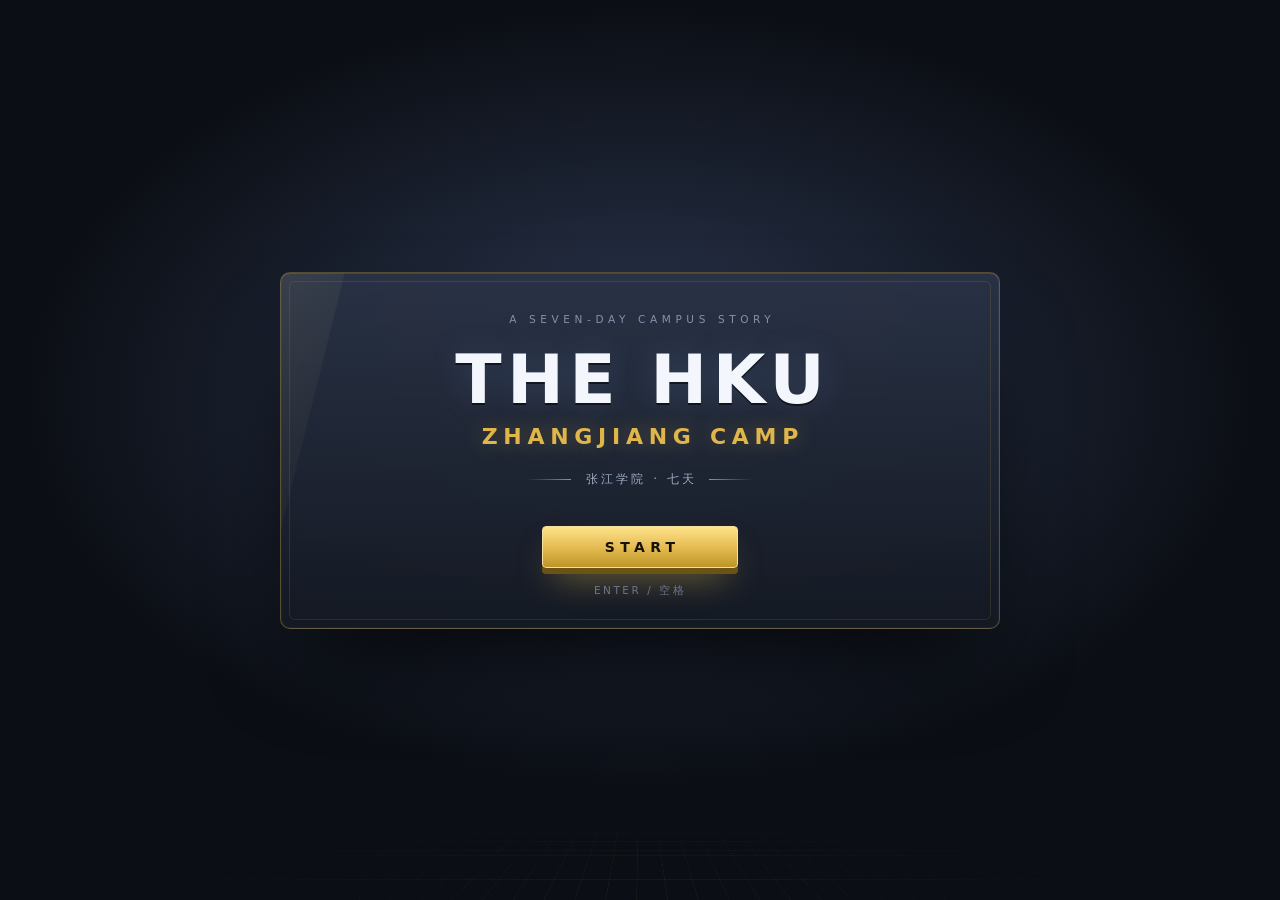
==== commit ead7253c: "开场文案：学校改成「张江学院」，欢迎卡重写成给访客的七天体验说明 学校名：CONFIG.schoolName 张江学园 → 张江学院，顺带改掉会露出这个名字的三处 （页面 title、开场卡的 ari" ====
--- a/game/index.html
+++ b/game/index.html
@@ -3,7 +3,7 @@
 <head>
 <meta charset="utf-8" />
 <meta name="viewport" content="width=device-width, initial-scale=1" />
-<title>张江学园 · 七天</title>
+<title>张江学院 · 七天</title>
 <link rel="stylesheet" href="styles.css" />
 <link rel="icon" href="data:image/svg+xml,%3Csvg xmlns='http://www.w3.org/2000/svg' viewBox='0 0 16 16'%3E%3Crect width='16' height='16' fill='%231b202b'/%3E%3Crect x='3' y='3' width='10' height='10' fill='%23e0b64a'/%3E%3C/svg%3E" />
 </head>
--- a/game/styles.css
+++ b/game/styles.css
@@ -879,6 +879,160 @@
   background: var(--gold); border-radius: 3px;
 }
 
+/* ---------------------------------------------------------------- 操场：跨栏 */
+.run-panel { width: min(700px, 96vw); }
+.run-stage { position: relative; margin-top: 12px; border-radius: 8px; overflow: hidden; }
+#run-canvas { display: block; width: 100%; height: auto; background: #0a0d12; }
+.run-meters {
+  flex: 0 0 auto;
+  font-size: 12px;
+  color: #8793a8;
+  font-variant-numeric: tabular-nums;
+}
+.run-meters b { font-size: 22px; color: var(--gold-2); }
+
+/* 准备画面：背景图 + 加载条。按任意键可以直接跳过 */
+.run-prep {
+  position: absolute;
+  inset: 0;
+  display: grid;
+  place-items: center;
+  background:
+    linear-gradient(180deg, rgba(8, 12, 18, .62), rgba(8, 12, 18, .86)),
+    url("assets/bg/field.jpg") center / cover no-repeat;
+  animation: rptFade .25s ease-out both;
+}
+.run-prep-card { width: min(78%, 360px); text-align: center; }
+.run-prep-title {
+  font-size: 15px;
+  letter-spacing: 2px;
+  color: var(--gold-2);
+  margin-bottom: 12px;
+}
+.run-prep-bar {
+  height: 6px;
+  background: rgba(255, 255, 255, .12);
+  border-radius: 3px;
+  overflow: hidden;
+}
+.run-prep-bar i {
+  display: block;
+  height: 100%;
+  background: linear-gradient(90deg, var(--gold), var(--gold-2));
+  transform-origin: left center;
+  transform: scaleX(0);
+  transition: transform .08s linear;
+}
+.run-prep-sub {
+  margin-top: 10px;
+  font-size: 10.5px;
+  letter-spacing: 1px;
+  color: #8793a8;
+}
+.run-start { margin-top: 16px; padding: 9px 30px; letter-spacing: 4px; }
+
+/* 3-2-1 发令 */
+.run-count {
+  position: absolute;
+  inset: 0;
+  display: grid;
+  place-items: center;
+  pointer-events: none;
+  background: rgba(5, 9, 14, .38);
+}
+.run-count span {
+  font-size: 110px;
+  font-weight: 700;
+  line-height: 1;
+  color: var(--gold-2);
+  text-shadow: 0 8px 40px rgba(0, 0, 0, .7);
+}
+.run-count.pop span { animation: countPop .6s cubic-bezier(.2, 1.4, .4, 1) both; }
+@keyframes countPop {
+  0% { opacity: 0; transform: scale(1.7); }
+  45% { opacity: 1; transform: scale(1); }
+  100% { opacity: .85; transform: scale(.94); }
+}
+
+/* ---------------------------------------------------------------- B1：健身房 */
+.gym-panel { width: min(560px, 95vw); }
+.gym-stage {
+  position: relative;
+  margin-top: 14px;
+  border-radius: 8px;
+  overflow: hidden;
+  border: 1px solid #2c3648;
+  background: #0e131b;
+  box-shadow: inset 0 0 40px rgba(0, 0, 0, .5);
+}
+/* 整间健身房画在 canvas 里（src/minigames/gym.js 的 drawRoom）。
+   以后要换成实景照片，把下面两行的注释打开、图片放到 assets/bg/gym.jpg 即可。 */
+/* .gym-stage::before { content:''; position:absolute; inset:-8px; background:url("assets/bg/gym.jpg") center/cover no-repeat; filter:blur(3px) saturate(.85) brightness(.55); } */
+/* .gym-stage::after  { content:''; position:absolute; inset:0; background:linear-gradient(180deg, rgba(10,14,20,.35), rgba(10,14,20,.08) 40%, rgba(10,14,20,.55)); } */
+#gym-canvas { position: relative; z-index: 1; display: block; width: 100%; height: auto; }
+
+.gym-keys {
+  display: flex;
+  gap: 14px;
+  justify-content: center;
+  margin: 12px 0 12px;
+}
+.gkey {
+  width: 96px;
+  padding: 10px 0 8px;
+  display: flex;
+  flex-direction: column;
+  align-items: center;
+  gap: 2px;
+  font: inherit;
+  color: #6f7b90;
+  background: #1a2130;
+  border: 2px solid #333c4e;
+  border-radius: 8px;
+  cursor: pointer;
+  transition: color .08s, background .08s, border-color .08s, transform .08s;
+}
+.gkey b { font-size: 26px; line-height: 1; letter-spacing: 1px; }
+.gkey i { font-size: 10px; font-style: normal; color: #55607a; }
+.gkey.armed {
+  color: #1a1508;
+  background: linear-gradient(180deg, var(--gold-2), var(--gold));
+  border-color: var(--gold-2);
+  box-shadow: 0 0 22px rgba(224, 182, 74, .45);
+  transform: translateY(-2px);
+}
+.gkey.armed i { color: #6b5a2a; }
+.gkey.off { opacity: .45; cursor: default; }
+.gkey:active { transform: translateY(1px); }
+
+.gym-progress {
+  height: 8px;
+  border-radius: 4px;
+  background: #0f131a;
+  border: 1px solid var(--line-2);
+  overflow: hidden;
+}
+.gym-progress i {
+  display: block;
+  height: 100%;
+  background: linear-gradient(90deg, #7fbf85, #9ee3a1);
+  transform-origin: left center;
+  transform: scaleX(0);
+  transition: transform .18s ease-out;
+}
+.gym-score { display: flex; gap: 14px; font-size: 11.5px; color: #8793a8; }
+.gym-score b { color: var(--gold-2); font-variant-numeric: tabular-nums; }
+.gym-score .gym-miss b { color: #f0a0a0; }
+
+/* 失手时整个面板抖一下 */
+.gym-panel.shake { animation: gymShake .22s ease-out; }
+@keyframes gymShake {
+  0%, 100% { transform: translate(0, 0); }
+  25% { transform: translate(-3px, 1px); }
+  50% { transform: translate(3px, -1px); }
+  75% { transform: translate(-2px, 0); }
+}
+
 /* ---------------------------------------------------------------- 斯诺克 */
 .sn-scoreline { display: flex; align-items: center; gap: 12px; flex: 0 0 auto; }
 .sn-score {
@@ -1223,3 +1377,424 @@
   .ctimeline li { grid-template-columns: 70px 40px 1fr; padding: 6px 9px; }
   .ctimeline .cnote { justify-content: flex-start; }
 }
+
+/* ---------------------------------------------------------------- HKUTI 报告（独立一页） */
+/* 半透明 + 背景模糊：背后的校园还在，报告浮在上面 */
+.panel.rpt-panel {
+  background: rgba(22, 28, 40, .87);
+  backdrop-filter: blur(4px);
+  width: min(560px, 94vw);
+}
+
+.rpt { animation: rptFade .3s ease-out both; }
+
+@keyframes rptFade {
+  from { opacity: 0; }
+  to { opacity: 1; }
+}
+/* 入场：标题先落，卡片再弹，四根轴依次长出来，最后是评语和统计 */
+@keyframes rptDrop {
+  from { opacity: 0; transform: translateY(-8px); }
+  to { opacity: 1; transform: none; }
+}
+@keyframes rptPop {
+  0% { opacity: 0; transform: scale(.88); }
+  62% { opacity: 1; transform: scale(1.035); }
+  100% { opacity: 1; transform: scale(1); }
+}
+@keyframes rptRow {
+  from { opacity: 0; transform: translateX(-12px); }
+  to { opacity: 1; transform: none; }
+}
+@keyframes growBar {
+  from { width: 0; }
+}
+@keyframes rptUp {
+  from { opacity: 0; transform: translateY(8px); }
+  to { opacity: 1; transform: none; }
+}
+/* 按钮要等整段动画播完才出现：both + visibility 让它在延迟期间真的点不到 */
+@keyframes rptShow {
+  from { opacity: 0; visibility: hidden; transform: translateY(8px); }
+  to { opacity: 1; visibility: visible; transform: none; }
+}
+
+.rpt .rpt-head { animation: rptDrop .38s ease-out both; }
+.rpt .rpt-card { animation: rptPop .52s cubic-bezier(.2, 1.3, .4, 1) both; animation-delay: .10s; }
+.rpt .paxis { animation: rptRow .42s ease-out both; }
+.rpt .pbar i.l { animation: growBar .55s cubic-bezier(.2, .9, .3, 1) both; }
+.rpt .pverdict { animation: rptUp .42s ease-out both; animation-delay: .88s; }
+.rpt .plist { animation: rptUp .42s ease-out both; animation-delay: .96s; }
+.rpt .pmeta { animation: rptUp .42s ease-out both; animation-delay: 1.04s; }
+.rpt .row { animation: rptShow .45s ease-out both; animation-delay: 1.16s; }
+
+.phead {
+  display: flex;
+  flex-direction: column;
+  gap: 3px;
+  margin-bottom: 10px;
+}
+.phead b {
+  font-size: 13px;
+  font-weight: 700;
+  letter-spacing: 3px;
+  color: var(--gold-2);
+}
+.phead span {
+  font-size: 10.5px;
+  letter-spacing: 0;
+  line-height: 1.5;
+  color: #6f7b90;
+}
+
+.pcard {
+  display: flex;
+  align-items: center;
+  gap: 14px;
+  padding: 12px 14px;
+  background: linear-gradient(180deg, #232c3f, #1b2230);
+  border: 1px solid #4a5876;
+  border-radius: 7px;
+}
+.pcard .pcode {
+  flex: 0 0 auto;
+  font-size: 22px;
+  font-weight: 700;
+  letter-spacing: 3px;
+  color: var(--gold-2);
+  font-variant-numeric: tabular-nums;
+}
+.pcard .ptitle { display: flex; flex-direction: column; gap: 3px; }
+.pcard .ptitle b { font-size: 15px; color: var(--text); }
+.pcard .ptitle span { font-size: 12px; line-height: 1.5; color: #a9b4c9; }
+
+.paxes {
+  display: flex;
+  flex-direction: column;
+  gap: 7px;
+  margin: 14px 0 0;
+}
+.paxis {
+  display: grid;
+  grid-template-columns: 62px 1fr 62px;
+  align-items: center;
+  gap: 8px;
+  font-size: 11.5px;
+}
+.paxis .pal { color: #6f7b90; }
+.paxis .pal.on { color: var(--gold-2); font-weight: 700; }
+.paxis .pal.pos { text-align: right; }
+.pbar {
+  display: flex;
+  height: 8px;
+  overflow: hidden;
+  background: #0f131a;
+  border: 1px solid var(--line-2);
+  border-radius: 4px;
+}
+.pbar i { display: block; height: 100%; }
+.pbar i.l { background: linear-gradient(90deg, #e0b64a, #8a7434); }
+.pbar i.r { background: linear-gradient(90deg, #3a4a68, #5b6f96); }
+.pbar.neutral i.l, .pbar.neutral i.r { background: #2a3446; }
+.paxis .pnote {
+  grid-column: 1 / -1;
+  margin-top: -2px;
+  font-size: 10.5px;
+  color: #5d6880;
+  text-align: center;
+}
+
+.pverdict {
+  margin: 14px 0 0;
+  padding: 9px 12px;
+  font-size: 12.5px;
+  line-height: 1.7;
+  color: #f0e2bb;
+  background: rgba(224, 182, 74, .07);
+  border-left: 2px solid var(--gold);
+  border-radius: 3px;
+}
+
+.plist {
+  display: flex;
+  flex-wrap: wrap;
+  gap: 6px;
+  margin: 12px 0 0;
+  padding: 0;
+  list-style: none;
+}
+.plist li {
+  padding: 2px 9px;
+  font-size: 11.5px;
+  color: #c9d2e2;
+  background: #253048;
+  border: 1px solid #41506e;
+  border-radius: 10px;
+}
+
+.pmeta {
+  display: flex;
+  flex-wrap: wrap;
+  gap: 6px 14px;
+  margin-top: 12px;
+  font-size: 11.5px;
+  color: #8b96a9;
+}
+.pmeta b { color: #cfd8e8; }
+.pmeta .warn { color: #c9a97a; }
+
+/* ================================================================ 开场标题屏（intro.js） */
+/* 只有一张卡，但用真 3D：翻转全程只动 .ts-flipper 的 transform，
+   不给 #app / #modal-root 加任何 transform，避免把 position:fixed 的弹窗拖进新的包含块。 */
+
+#title-screen {
+  position: fixed;
+  inset: 0;
+  z-index: 200;
+  display: grid;
+  place-items: center;
+  overflow: hidden;
+  transition: opacity 320ms ease;
+  -webkit-tap-highlight-color: transparent;
+}
+#title-screen.ts-leaving { opacity: 0; pointer-events: none; }
+
+.ts-bg {
+  position: absolute;
+  inset: 0;
+  background: radial-gradient(760px 480px at 50% 44%, #2f3a56 0%, #1a2130 44%, #0b0e14 82%);
+}
+
+/* 俯视角度的网格地板：和卡片的翻转方向一致，让「从上往下看」这件事有参照物 */
+.ts-grid {
+  position: absolute;
+  inset: -30% -18% -12%;
+  background-image:
+    linear-gradient(rgba(224, 182, 74, .075) 1px, transparent 1px),
+    linear-gradient(90deg, rgba(224, 182, 74, .075) 1px, transparent 1px);
+  background-size: 48px 48px;
+  transform: perspective(620px) rotateX(64deg);
+  transform-origin: 50% 100%;
+  -webkit-mask-image: radial-gradient(circle at 50% 64%, #000 0%, rgba(0, 0, 0, .38) 40%, transparent 70%);
+  mask-image: radial-gradient(circle at 50% 64%, #000 0%, rgba(0, 0, 0, .38) 40%, transparent 70%);
+  pointer-events: none;
+}
+
+/* 卡翻到边朝屏幕（约 490ms）之后才把背景撤完，所以翻转发生在暗底上，
+   「翻过去」那一下才是校园真正露出来的时刻 */
+#title-screen.ts-go .ts-bg,
+#title-screen.ts-go .ts-grid { animation: ts-bg-out 300ms 340ms ease-out forwards; }
+
+@keyframes ts-bg-out { to { opacity: 0; } }
+
+.ts-stage {
+  position: relative;
+  z-index: 1;
+  perspective: 1500px;
+  perspective-origin: 50% 46%;
+  transform-style: preserve-3d;
+}
+
+.ts-flipper {
+  transform-style: preserve-3d;
+  will-change: transform;
+}
+
+.ts-front {
+  position: relative;
+  width: min(720px, 88vw);
+  padding: 40px 34px 30px;
+  text-align: center;
+  overflow: hidden;
+  border: 1px solid rgba(224, 182, 74, .32);
+  border-radius: 10px;
+  background: linear-gradient(180deg, rgba(42, 51, 70, .93) 0%, rgba(20, 25, 35, .97) 100%);
+  box-shadow:
+    0 46px 100px -34px rgba(0, 0, 0, .95),
+    0 1px 0 rgba(255, 255, 255, .07) inset,
+    0 0 0 1px rgba(255, 255, 255, .035) inset;
+  backface-visibility: hidden;
+  -webkit-backface-visibility: hidden;
+}
+
+/* 一张慢速扫过的反光，卡静止的时候给它一点「在发光」的错觉 */
+.ts-front::before {
+  content: '';
+  position: absolute;
+  top: -60%;
+  left: -40%;
+  width: 42%;
+  height: 220%;
+  background: linear-gradient(100deg, transparent, rgba(255, 233, 168, .10), transparent);
+  transform: rotate(14deg);
+  animation: ts-sheen 5.6s 1.2s ease-in-out infinite;
+  pointer-events: none;
+}
+@keyframes ts-sheen {
+  0%   { left: -40%; }
+  55%  { left: 118%; }
+  100% { left: 118%; }
+}
+
+.ts-front::after {
+  content: '';
+  position: absolute;
+  inset: 8px;
+  border: 1px solid rgba(224, 182, 74, .13);
+  border-radius: 6px;
+  pointer-events: none;
+}
+
+.ts-kicker {
+  font-size: 10.5px;
+  letter-spacing: .44em;
+  text-indent: .44em;
+  text-transform: uppercase;
+  color: #8592aa;
+}
+
+.ts-title { margin: 20px 0 0; line-height: 1.04; }
+
+.ts-title .ts-en {
+  display: block;
+  font-size: clamp(34px, 6.6vw, 68px);
+  font-weight: 800;
+  letter-spacing: .08em;
+  text-indent: .08em;
+  color: #f3f6fc;
+  text-shadow: 0 2px 0 rgba(0, 0, 0, .55), 0 0 34px rgba(150, 186, 255, .16);
+}
+
+.ts-title .ts-en2 {
+  display: block;
+  margin-top: 10px;
+  font-size: clamp(13px, 2.1vw, 22px);
+  font-weight: 700;
+  letter-spacing: .26em;
+  text-indent: .26em;
+  color: var(--gold);
+  text-shadow: 0 0 20px rgba(224, 182, 74, .35);
+}
+
+.ts-seal {
+  display: flex;
+  align-items: center;
+  justify-content: center;
+  gap: 12px;
+  margin-top: 22px;
+  font-size: 12px;
+  letter-spacing: .26em;
+  text-indent: .26em;
+  color: #9dabc2;
+}
+.ts-seal i { width: 44px; height: 1px; }
+.ts-seal i:first-child { background: linear-gradient(90deg, transparent, rgba(224, 182, 74, .75)); }
+.ts-seal i:last-child { background: linear-gradient(90deg, rgba(224, 182, 74, .75), transparent); }
+
+.ts-start {
+  margin-top: 38px;
+  min-width: 196px;
+  padding: 12px 30px;
+  font: inherit;
+  font-size: 14px;
+  font-weight: 800;
+  letter-spacing: .38em;
+  text-indent: .38em;
+  color: #171207;
+  cursor: pointer;
+  border: 1px solid #f7df9f;
+  border-radius: 4px;
+  background: linear-gradient(180deg, var(--gold-2) 0%, var(--gold) 58%, #bd9529 100%);
+  box-shadow: 0 6px 0 #6b5316, 0 18px 34px -12px rgba(224, 182, 74, .65);
+  transition: transform 120ms ease, box-shadow 120ms ease, filter 120ms ease;
+}
+.ts-start:hover {
+  filter: brightness(1.06);
+  transform: translateY(-1px);
+  box-shadow: 0 7px 0 #6b5316, 0 22px 38px -12px rgba(224, 182, 74, .75);
+}
+.ts-start:active {
+  transform: translateY(3px);
+  box-shadow: 0 2px 0 #6b5316, 0 8px 16px -10px rgba(224, 182, 74, .5);
+}
+.ts-start:focus-visible { outline: 2px solid #fff3c4; outline-offset: 3px; }
+
+.ts-hint {
+  margin-top: 16px;
+  font-size: 10.5px;
+  letter-spacing: .24em;
+  color: #6b778e;
+}
+
+/* 依次淡入上浮，比整块一起出现更像片头 */
+.ts-front > * { animation: ts-in 700ms cubic-bezier(.16, .84, .3, 1) both; }
+.ts-kicker { animation-delay: 60ms; }
+.ts-title  { animation-delay: 140ms; }
+.ts-seal   { animation-delay: 300ms; }
+.ts-start  { animation-delay: 400ms; }
+.ts-hint   { animation-delay: 520ms; }
+
+@keyframes ts-in {
+  from { opacity: 0; transform: translateY(16px) scale(.985); filter: blur(7px); }
+  to   { opacity: 1; transform: none; filter: blur(0); }
+}
+
+/* 翻转本体：0→14% 先微微后仰蓄力，14→50% 上仰到俯视 + 顺时针拧 26°，
+   50→100% 翻到背面 + 逆时针拧回 0 */
+#title-screen.ts-go .ts-flipper {
+  animation: ts-flip 980ms cubic-bezier(.45, .05, .4, .95) forwards;
+}
+
+@keyframes ts-flip {
+  0%   { transform: rotateX(0deg)   rotateZ(0deg)  scale(1); }
+  14%  { transform: rotateX(-6deg)  rotateZ(-3deg) scale(1.012); }
+  50%  { transform: rotateX(94deg)  rotateZ(26deg) scale(.93); }
+  100% { transform: rotateX(180deg) rotateZ(0deg)  scale(1); }
+}
+
+/* 光闸：正好压在卡片边朝屏幕那一帧，翻过去的一瞬间整屏亮一下 */
+.ts-gate {
+  position: absolute;
+  inset: 0;
+  z-index: 2;
+  opacity: 0;
+  pointer-events: none;
+  background: radial-gradient(circle at 50% 48%,
+    rgba(255, 246, 214, .95) 0%,
+    rgba(224, 182, 74, .30) 26%,
+    rgba(224, 182, 74, 0) 60%);
+}
+#title-screen.ts-go .ts-gate { animation: ts-gate 600ms 240ms ease-out forwards; }
+
+@keyframes ts-gate {
+  0%   { opacity: 0; }
+  46%  { opacity: .55; }
+  100% { opacity: 0; }
+}
+
+@media (prefers-reduced-motion: reduce) {
+  #title-screen *,
+  #title-screen *::before { animation: none !important; }
+}
+
+/* ---------------------------------------------------------------- 欢迎卡（翻转落地后） */
+/* 比普通弹窗宽一点：文案是「介绍 + 规则」，窄了就换行到要滚动，入学按钮会被推到折叠线以下 */
+#modal.intro-panel { width: min(94vw, 760px); }
+
+.intro .tag {
+  display: inline-block;
+  margin-bottom: 8px;
+  padding: 2px 9px;
+  font-size: 11px;
+  letter-spacing: 2px;
+  color: #1a1508;
+  background: var(--gold);
+  border-radius: 3px;
+}
+.intro h1 { margin: 4px 0 2px; font-size: 24px; letter-spacing: .04em; }
+.intro .sub { margin: 0 0 12px; font-size: 12.5px; letter-spacing: .14em; color: var(--muted); }
+.intro .body { margin: 0 0 10px; font-size: 13px; line-height: 1.75; color: #c3cddf; }
+.intro .body.dim { color: #9aa6bc; font-size: 12.5px; }
+.intro .body.note { margin-bottom: 4px; font-size: 12.5px; color: #9aa6bc; }
+.intro .rules { margin-top: 12px; }
+.intro .row { margin-top: 16px; }
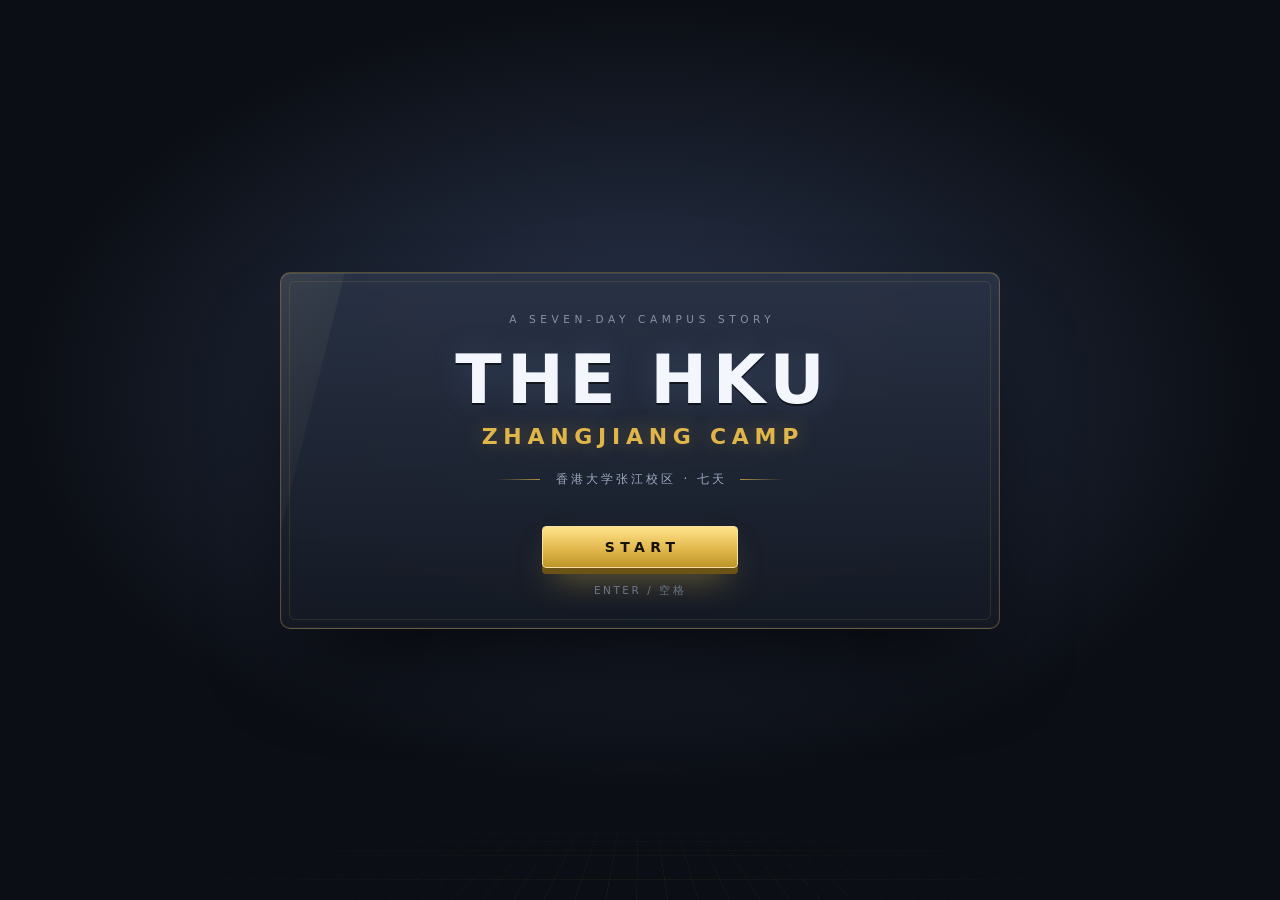
==== commit 11bf01be: "校名：改用「香港大学张江校区」，英文保持 THE HKU ZHANGJIANG CAMP 中文名统一成香港大学张江校区（CONFIG.schoolName 一处），会露出校名的都跟着走： 页面 tit" ====
--- a/game/index.html
+++ b/game/index.html
@@ -3,7 +3,7 @@
 <head>
 <meta charset="utf-8" />
 <meta name="viewport" content="width=device-width, initial-scale=1" />
-<title>张江学院 · 七天</title>
+<title>香港大学张江校区 · 七天</title>
 <link rel="stylesheet" href="styles.css" />
 <link rel="icon" href="data:image/svg+xml,%3Csvg xmlns='http://www.w3.org/2000/svg' viewBox='0 0 16 16'%3E%3Crect width='16' height='16' fill='%231b202b'/%3E%3Crect x='3' y='3' width='10' height='10' fill='%23e0b64a'/%3E%3C/svg%3E" />
 </head>
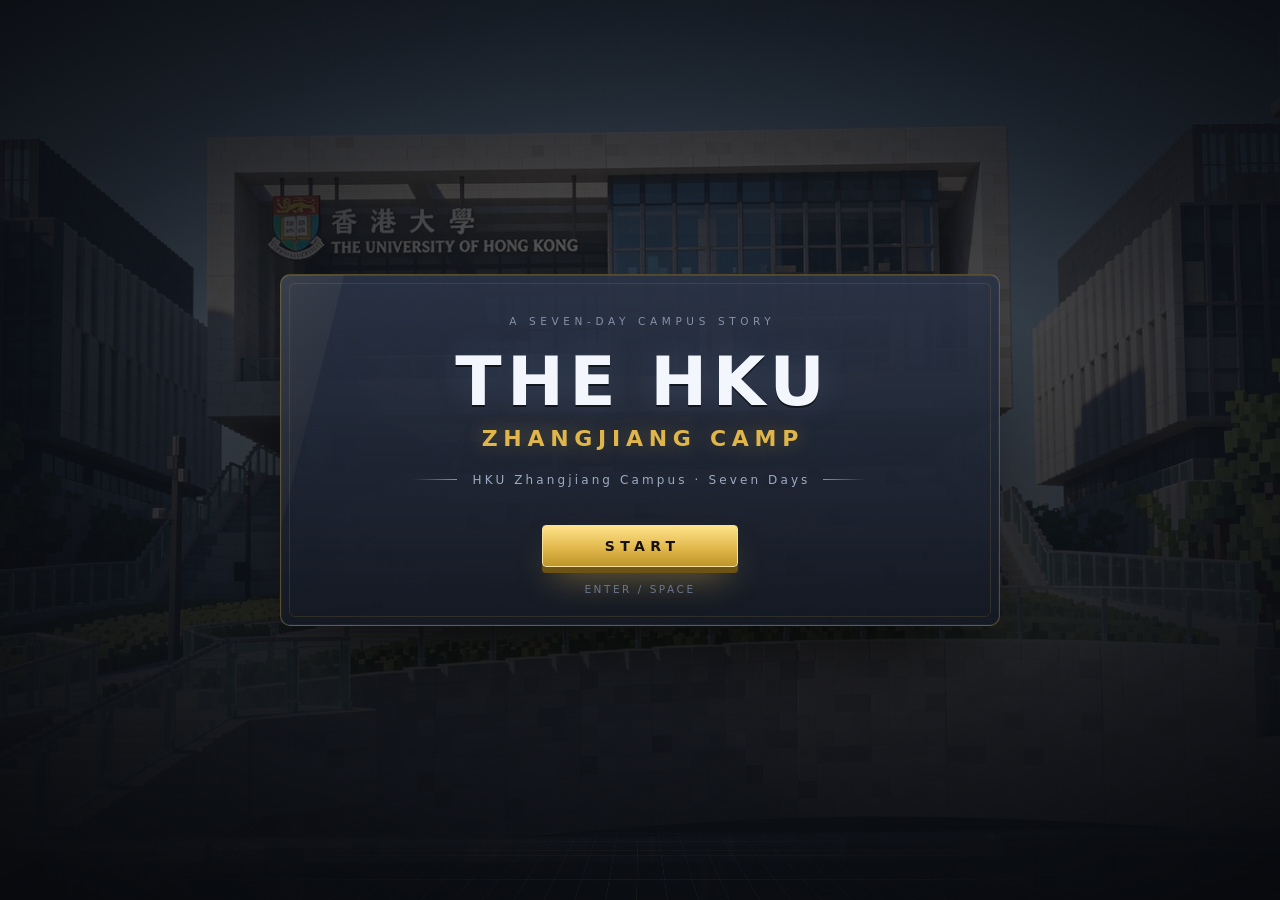
==== commit babfea3c: "全站英文化 + 换新主地图 + 开场用 HKU 张江主楼实景 ## 英文化  游戏内所有文案、界面、日志、结算、小游戏 HUD、报表全部改成英文，代码注释和 README 一起翻了。现在 `grep " ====
--- a/game/index.html
+++ b/game/index.html
@@ -1,9 +1,9 @@
 <!DOCTYPE html>
-<html lang="zh-CN">
+<html lang="en">
 <head>
 <meta charset="utf-8" />
 <meta name="viewport" content="width=device-width, initial-scale=1" />
-<title>香港大学张江校区 · 七天</title>
+<title>HKU Zhangjiang Campus · Seven Days</title>
 <link rel="stylesheet" href="styles.css" />
 <link rel="icon" href="data:image/svg+xml,%3Csvg xmlns='http://www.w3.org/2000/svg' viewBox='0 0 16 16'%3E%3Crect width='16' height='16' fill='%231b202b'/%3E%3Crect x='3' y='3' width='10' height='10' fill='%23e0b64a'/%3E%3C/svg%3E" />
 </head>
@@ -11,14 +11,14 @@
 <div id="app">
   <header id="hud">
     <div class="hud-group">
-      <span class="chip day">第 <b id="hud-day">1</b> / 7 天</span>
-      <span class="chip where" id="hud-scene">校园</span>
-      <span class="chip ap" id="hud-ap">行动点 ●●●</span>
+      <span class="chip day">Day <b id="hud-day">1</b> / 7</span>
+      <span class="chip where" id="hud-scene">Campus</span>
+      <span class="chip ap" id="hud-ap">AP ●●●</span>
     </div>
     <div class="hud-group">
-      <span class="chip know">知识 <b id="hud-know">0</b></span>
-      <span class="chip mood">心境 <b id="hud-mood">60</b></span>
-      <span class="chip deck">牌组 <b id="hud-deck">0</b></span>
+      <span class="chip know">Knowledge <b id="hud-know">0</b></span>
+      <span class="chip mood">Mood <b id="hud-mood">60</b></span>
+      <span class="chip deck">Deck <b id="hud-deck">0</b></span>
       <span class="chip friend" id="hud-friend"></span>
     </div>
   </header>
@@ -27,19 +27,19 @@
     <div id="scene">
       <canvas id="game" width="768" height="480"></canvas>
       <div id="labels"></div>
-      <div id="prompt" class="hidden">按 E 交互</div>
+      <div id="prompt" class="hidden">Press E to interact</div>
       <div id="toast" class="hidden"></div>
     </div>
     <aside id="side">
-      <h3>手记</h3>
+      <h3>Journal</h3>
       <ol id="log"></ol>
       <div class="side-deck">
-        <h4>牌组 <span class="muted">— 白天记下的笔记</span></h4>
+        <h4>Deck <span class="muted">— notes taken in daylight</span></h4>
         <ul id="deck"></ul>
       </div>
       <div class="side-foot">
-        <button id="btn-char" class="btn small">角色</button>
-        <button id="btn-endday" class="btn small">结束白天 →</button>
+        <button id="btn-char" class="btn small">Character</button>
+        <button id="btn-endday" class="btn small">End Day →</button>
       </div>
     </aside>
   </main>
@@ -54,7 +54,7 @@
     <div id="modal" class="panel"></div>
   </div>
 
-  <!-- 受击闪红：常驻一层覆盖层，只改 opacity，不重建 DOM，所以不会打断动画 -->
+  <!-- Hit flash: a permanent overlay layer that only changes opacity. No DOM rebuild, so running animations keep going -->
   <div id="flash"></div>
 </div>
 <script type="module" src="src/main.js"></script>
--- a/game/styles.css
+++ b/game/styles.css
@@ -1,4 +1,4 @@
-/* styles.css — 像素风 UI，全部用系统字体，不拉外部资源 */
+/* styles.css — pixel-art UI, system fonts only, no external assets */
 
 :root {
   --bg: #14171e;
@@ -80,7 +80,7 @@
 }
 .ap-dots i.on { background: var(--gold); box-shadow: 0 0 6px rgba(224, 182, 74, .6); }
 
-/* ---------------------------------------------------------------- 主舞台 */
+/* ---------------------------------------------------------------- main stage */
 #stage {
   flex: 1;
   min-height: 0;
@@ -194,7 +194,7 @@
   to { opacity: 1; transform: translate(-50%, 0); }
 }
 
-/* ---------------------------------------------------------------- 侧栏 */
+/* ---------------------------------------------------------------- sidebar */
 #side {
   width: 272px;
   flex: 0 0 272px;
@@ -280,7 +280,7 @@
 
 .side-foot { padding-top: 10px; }
 
-/* ---------------------------------------------------------------- 弹窗 */
+/* ---------------------------------------------------------------- modal */
 #modal-root {
   position: fixed;
   inset: 0;
@@ -300,7 +300,7 @@
   backdrop-filter: blur(2px);
 }
 
-/* 电梯厅背景：悬停楼层时铺上这一层的设定图，模糊 + 暗色遮罩，双图层交叉淡入 */
+/* elevator lobby background: hovering a floor lays that floor's concept art in behind, blurred + dark scrim, two layers cross-fading */
 #modal-bg { position: absolute; inset: 0; z-index: 0; overflow: hidden; }
 #modal-bg.hidden { display: none; }
 #modal-bg .bg-layer {
@@ -382,7 +382,7 @@
 
 .row { display: flex; gap: 10px; margin-top: 18px; flex-wrap: wrap; }
 
-/* ---------------------------------------------------------------- 夜晚 */
+/* ---------------------------------------------------------------- night */
 .choices { display: grid; gap: 12px; margin-top: 10px; }
 
 .choice {
@@ -407,7 +407,7 @@
 .choice .cnum.ok { color: #9ee3a1; }
 .choice .cnum.danger { color: #f0a0a0; }
 
-/* ---------------------------------------------------------------- 战斗 */
+/* ---------------------------------------------------------------- battle */
 .btop { display: flex; justify-content: space-between; align-items: flex-start; gap: 12px; }
 .ename { margin-bottom: 6px; font-size: 18px; font-weight: 700; }
 
@@ -427,7 +427,7 @@
   animation: barDrop .30s ease-out;
 }
 
-/* 只写 from，to 取元素自身的 width —— 血条从上一帧的位置掉下来，而不是直接跳到新值 */
+/* only 'from' is written, 'to' takes the element's own width — the HP bar drops from the previous frame instead of jumping to the new value */
 @keyframes barDrop {
   from { width: var(--from, 0%); }
 }
@@ -497,7 +497,7 @@
 .result.win { color: #9ee3a1; background: rgba(80, 160, 90, .12); border: 1px solid #3f6b45; }
 .result.lose { color: #f0a0a0; background: rgba(160, 80, 80, .12); border: 1px solid #6b3f3f; }
 
-/* ---------------------------------------------------------------- 结局 */
+/* ---------------------------------------------------------------- ending */
 .ending .tag {
   display: inline-block;
   margin-bottom: 6px;
@@ -517,18 +517,18 @@
 table.stats td { padding: 5px 0; color: #dfe5f2; }
 table.stats td.big { font-size: 22px; font-weight: 700; color: var(--gold-2); }
 
-/* ---------------------------------------------------------------- 窄屏 */
+/* ---------------------------------------------------------------- narrow screens */
 @media (max-width: 900px) {
   #stage { flex-direction: column; }
   #side { width: auto; flex: 0 0 auto; height: 190px; }
 }
 
-/* ---------------------------------------------------------------- 室内 UI */
+/* ---------------------------------------------------------------- interior UI */
 .chip.where { color: #9fb4d6; border-color: #33405a; background: #222a38; }
 
 #modal { z-index: 2; }
 #modal.elev-panel { width: min(560px, 94vw); }
-/* 有背景图时电梯面板半透明，让底图透出来 */
+/* with a background image up, the elevator panel goes translucent so the backdrop shows through */
 #modal-root.has-bg #modal.elev-panel {
   background: rgba(20, 26, 38, .8);
   backdrop-filter: blur(3px);
@@ -536,7 +536,7 @@
 .elev h2, .room h2 { margin: 0 0 2px; font-size: 17px; }
 .elev .sub, .room .sub { color: #97a3b8; font-size: 12px; line-height: 1.55; margin: 0; }
 
-/* 电梯：竖起来的楼层牌，高层在上、地下层在下，左边一根导轨 */
+/* elevator: floor plates stacked vertically, high floors on top and the basement at the bottom, with a rail on the left */
 .shaft {
   position: relative;
   display: flex;
@@ -642,10 +642,10 @@
 .pick .pf { font-size: 11px; color: #9fb4d6; }
 .pick .pnote { font-size: 10.5px; color: #86909f; }
 
-/* 校园是一张方图：场景框在校园场景里改成 1:1 */
+/* the campus is a square image: the scene frame goes 1:1 in the campus scene */
 #scene.square { width: min(100%, calc(100vh - 168px)); }
 
-/* ---------------------------------------------------------------- 楼层里的房间选项 */
+/* ---------------------------------------------------------------- room options inside a floor */
 .floor-panel { padding-top: 2px; }
 .fhead { display: flex; align-items: center; gap: 12px; margin-bottom: 2px; }
 .flabel {
@@ -695,7 +695,7 @@
 .opt.off .otag { color: #8b96a9; border-color: #3d475c; }
 .row { display: flex; gap: 8px; }
 
-/* ================================================================ 小游戏（钢琴 / 乒乓 / 斯诺克） */
+/* ================================================================ minigames (Piano / Table Tennis / Snooker) */
 #modal.mg-panel {
   width: min(96vw, 1040px);
   max-height: 96vh;
@@ -733,7 +733,7 @@
   border: 1px solid #4b586f; border-bottom-width: 2px; border-radius: 4px;
 }
 
-/* ---------------------------------------------------------------- 钢琴 */
+/* ---------------------------------------------------------------- piano */
 .piano-toolbar {
   display: flex; align-items: center; justify-content: space-between; gap: 12px;
   margin-top: 12px;
@@ -835,7 +835,7 @@
   margin-top: 11px; font-size: 11px; line-height: 1.65; color: #8793a8;
 }
 
-/* ---------------------------------------------------------------- 球台公共 */
+/* ---------------------------------------------------------------- shared table styles */
 .pong-scoreline { display: flex; align-items: baseline; gap: 12px; flex: 0 0 auto; }
 .pong-scoreline .ps { font-size: 11px; color: #97a3b8; white-space: nowrap; }
 .pong-scoreline .ps b { margin: 0 3px; font-size: 28px; color: var(--gold-2); font-variant-numeric: tabular-nums; }
@@ -879,7 +879,7 @@
   background: var(--gold); border-radius: 3px;
 }
 
-/* ---------------------------------------------------------------- 操场：跨栏 */
+/* ---------------------------------------------------------------- field: hurdles */
 .run-panel { width: min(700px, 96vw); }
 .run-stage { position: relative; margin-top: 12px; border-radius: 8px; overflow: hidden; }
 #run-canvas { display: block; width: 100%; height: auto; background: #0a0d12; }
@@ -891,7 +891,7 @@
 }
 .run-meters b { font-size: 22px; color: var(--gold-2); }
 
-/* 准备画面：背景图 + 加载条。按任意键可以直接跳过 */
+/* prep screen: background image + loading bar. Any key skips it */
 .run-prep {
   position: absolute;
   inset: 0;
@@ -931,7 +931,7 @@
 }
 .run-start { margin-top: 16px; padding: 9px 30px; letter-spacing: 4px; }
 
-/* 3-2-1 发令 */
+/* 3-2-1 start */
 .run-count {
   position: absolute;
   inset: 0;
@@ -954,7 +954,7 @@
   100% { opacity: .85; transform: scale(.94); }
 }
 
-/* ---------------------------------------------------------------- B1：健身房 */
+/* ---------------------------------------------------------------- B1: gym */
 .gym-panel { width: min(560px, 95vw); }
 .gym-stage {
   position: relative;
@@ -965,8 +965,8 @@
   background: #0e131b;
   box-shadow: inset 0 0 40px rgba(0, 0, 0, .5);
 }
-/* 整间健身房画在 canvas 里（src/minigames/gym.js 的 drawRoom）。
-   以后要换成实景照片，把下面两行的注释打开、图片放到 assets/bg/gym.jpg 即可。 */
+/* the whole gym is drawn in the canvas (drawRoom in src/minigames/gym.js).
+   to swap in a photo later, uncomment the two lines below and drop the image at assets/bg/gym.jpg. */
 /* .gym-stage::before { content:''; position:absolute; inset:-8px; background:url("assets/bg/gym.jpg") center/cover no-repeat; filter:blur(3px) saturate(.85) brightness(.55); } */
 /* .gym-stage::after  { content:''; position:absolute; inset:0; background:linear-gradient(180deg, rgba(10,14,20,.35), rgba(10,14,20,.08) 40%, rgba(10,14,20,.55)); } */
 #gym-canvas { position: relative; z-index: 1; display: block; width: 100%; height: auto; }
@@ -1024,7 +1024,7 @@
 .gym-score b { color: var(--gold-2); font-variant-numeric: tabular-nums; }
 .gym-score .gym-miss b { color: #f0a0a0; }
 
-/* 失手时整个面板抖一下 */
+/* the whole panel shakes on a miss */
 .gym-panel.shake { animation: gymShake .22s ease-out; }
 @keyframes gymShake {
   0%, 100% { transform: translate(0, 0); }
@@ -1033,7 +1033,7 @@
   75% { transform: translate(-2px, 0); }
 }
 
-/* ---------------------------------------------------------------- 斯诺克 */
+/* ---------------------------------------------------------------- snooker */
 .sn-scoreline { display: flex; align-items: center; gap: 12px; flex: 0 0 auto; }
 .sn-score {
   display: flex; flex-direction: column; align-items: center;
@@ -1077,7 +1077,7 @@
 }
 
 
-/* 矮窗口（笔记本 / 浏览器带书签栏）：优先保证球台和按钮都在视野里 */
+/* short viewport (laptop / browser with a bookmarks bar): keep the table and the buttons in view first */
 @media (max-height: 820px) {
   #modal.mg-panel { padding-top: 12px; padding-bottom: 10px; }
   .mg-title .sub { display: none; }
@@ -1088,10 +1088,10 @@
 }
 
 /* ================================================================
-   属性 / 日历 / 战利品 / 打击感（从 feat/attributes-5ap-panel 移植）
+   stats / calendar / loot / hit feedback (ported from feat/attributes-5ap-panel)
    ================================================================ */
 
-/* 行动点：前两格是必修，方的；后面是自由，圆的 */
+/* Action Points: the first two are required lectures and square; the rest are free and round */
 .ap-dots i.req {
   background: #5a4a24;
   border: 1px solid #8a7434;
@@ -1109,7 +1109,7 @@
 }
 #deck li .dmg::before { content: '· '; }
 
-/* 打击感：闪红层常驻，只在受击时推 opacity */
+/* hit feedback: the red flash layer is always mounted, only its opacity is pushed on hits */
 #flash {
   position: fixed;
   inset: 0;
@@ -1161,7 +1161,7 @@
   to { opacity: 1; transform: none; }
 }
 
-/* ---------------------------------------------------------------- 角色面板 */
+/* ---------------------------------------------------------------- character panel */
 .panel.char-panel { max-height: none; overflow: visible; width: min(680px, 94vw); }
 
 .char .csec {
@@ -1280,7 +1280,7 @@
 .baglist li span { font-size: 11px; color: #9fb4d6; }
 .char .empty { margin: 4px 0 0; font-size: 12px; color: #6f7b90; }
 
-/* ---------------------------------------------------------------- 日历墙 */
+/* ---------------------------------------------------------------- calendar wall */
 .panel.cal-panel { width: min(520px, 94vw); }
 
 .ctimeline {
@@ -1342,7 +1342,7 @@
 .ctimeline li.today .cnote { color: #f0e2bb; }
 .ctimeline li.next .cnote { color: #6f7b90; }
 
-/* ---------------------------------------------------------------- 活动面板 */
+/* ---------------------------------------------------------------- event panel */
 .panel.event-panel { width: min(520px, 94vw); }
 .event .body { margin: 14px 0 0; font-size: 12.5px; line-height: 1.75; color: #c3cbdb; }
 
@@ -1378,8 +1378,8 @@
   .ctimeline .cnote { justify-content: flex-start; }
 }
 
-/* ---------------------------------------------------------------- HKUTI 报告（独立一页） */
-/* 半透明 + 背景模糊：背后的校园还在，报告浮在上面 */
+/* ---------------------------------------------------------------- HKUTI report (a page of its own) */
+/* translucent + blurred backdrop: the campus stays behind, the report floats on top */
 .panel.rpt-panel {
   background: rgba(22, 28, 40, .87);
   backdrop-filter: blur(4px);
@@ -1392,7 +1392,7 @@
   from { opacity: 0; }
   to { opacity: 1; }
 }
-/* 入场：标题先落，卡片再弹，四根轴依次长出来，最后是评语和统计 */
+/* entrance: the title drops first, then the card pops, the four axes grow in one by one, the verdict and stats last */
 @keyframes rptDrop {
   from { opacity: 0; transform: translateY(-8px); }
   to { opacity: 1; transform: none; }
@@ -1413,7 +1413,7 @@
   from { opacity: 0; transform: translateY(8px); }
   to { opacity: 1; transform: none; }
 }
-/* 按钮要等整段动画播完才出现：both + visibility 让它在延迟期间真的点不到 */
+/* the button only shows up once the whole animation has played: both + visibility keep it truly unclickable during the delay */
 @keyframes rptShow {
   from { opacity: 0; visibility: hidden; transform: translateY(8px); }
   to { opacity: 1; visibility: visible; transform: none; }
@@ -1543,9 +1543,9 @@
 .pmeta b { color: #cfd8e8; }
 .pmeta .warn { color: #c9a97a; }
 
-/* ================================================================ 开场标题屏（intro.js） */
-/* 只有一张卡，但用真 3D：翻转全程只动 .ts-flipper 的 transform，
-   不给 #app / #modal-root 加任何 transform，避免把 position:fixed 的弹窗拖进新的包含块。 */
+/* ================================================================ title screen (intro.js) */
+/* just one card, but real 3D: the flip only ever moves .ts-flipper's transform,
+   nothing on #app / #modal-root, so position:fixed modals never get dragged into a new containing block. */
 
 #title-screen {
   position: fixed;
@@ -1559,13 +1559,33 @@
 }
 #title-screen.ts-leaving { opacity: 0; pointer-events: none; }
 
+/* Hero shot for the opener: the HKU Zhangjiang building, full bleed behind the card. */
+.ts-photo {
+  position: absolute;
+  inset: 0;
+  background-image: url("assets/title-hku.jpg");
+  background-size: cover;
+  background-position: 50% 40%;
+  filter: saturate(1.05) contrast(1.02) brightness(.9);
+  animation: ts-photo-in 2400ms cubic-bezier(.16, .84, .3, 1) both;
+  pointer-events: none;
+}
+
+@keyframes ts-photo-in {
+  from { transform: scale(1.09); opacity: 0; }
+  to   { transform: scale(1); opacity: 1; }
+}
+
+/* Scrim over the photo: enough darkness in the middle for white type, none at the edges. */
 .ts-bg {
   position: absolute;
   inset: 0;
-  background: radial-gradient(760px 480px at 50% 44%, #2f3a56 0%, #1a2130 44%, #0b0e14 82%);
-}
-
-/* 俯视角度的网格地板：和卡片的翻转方向一致，让「从上往下看」这件事有参照物 */
+  background:
+    radial-gradient(940px 640px at 50% 46%, rgba(18, 23, 34, .30) 0%, rgba(11, 14, 20, .80) 64%, rgba(7, 9, 13, .96) 100%),
+    linear-gradient(180deg, rgba(10, 13, 19, .58) 0%, rgba(10, 13, 19, .26) 36%, rgba(8, 10, 14, .88) 100%);
+}
+
+/* grid floor seen from above: aligned with the card's flip direction so "looking down" has a reference point */
 .ts-grid {
   position: absolute;
   inset: -30% -18% -12%;
@@ -1580,8 +1600,9 @@
   pointer-events: none;
 }
 
-/* 卡翻到边朝屏幕（约 490ms）之后才把背景撤完，所以翻转发生在暗底上，
-   「翻过去」那一下才是校园真正露出来的时刻 */
+/* the background only finishes fading after the card is edge-on (~490ms), so the flip happens against a dark plate
+   and the moment it "flips over" is when the campus really appears */
+#title-screen.ts-go .ts-photo,
 #title-screen.ts-go .ts-bg,
 #title-screen.ts-go .ts-grid { animation: ts-bg-out 300ms 340ms ease-out forwards; }
 
@@ -1617,7 +1638,7 @@
   -webkit-backface-visibility: hidden;
 }
 
-/* 一张慢速扫过的反光，卡静止的时候给它一点「在发光」的错觉 */
+/* one slow sweeping sheen, giving the resting card the illusion of glowing */
 .ts-front::before {
   content: '';
   position: absolute;
@@ -1726,7 +1747,7 @@
   color: #6b778e;
 }
 
-/* 依次淡入上浮，比整块一起出现更像片头 */
+/* fade-and-rise one by one, more like a title sequence than everything at once */
 .ts-front > * { animation: ts-in 700ms cubic-bezier(.16, .84, .3, 1) both; }
 .ts-kicker { animation-delay: 60ms; }
 .ts-title  { animation-delay: 140ms; }
@@ -1739,8 +1760,8 @@
   to   { opacity: 1; transform: none; filter: blur(0); }
 }
 
-/* 翻转本体：0→14% 先微微后仰蓄力，14→50% 上仰到俯视 + 顺时针拧 26°，
-   50→100% 翻到背面 + 逆时针拧回 0 */
+/* the flip itself: 0→14% leans back slightly to wind up, 14→50% tilts up to a top-down view + twists 26° clockwise,
+   50→100% flips to the back + twists back to 0 counter-clockwise */
 #title-screen.ts-go .ts-flipper {
   animation: ts-flip 980ms cubic-bezier(.45, .05, .4, .95) forwards;
 }
@@ -1752,7 +1773,7 @@
   100% { transform: rotateX(180deg) rotateZ(0deg)  scale(1); }
 }
 
-/* 光闸：正好压在卡片边朝屏幕那一帧，翻过去的一瞬间整屏亮一下 */
+/* light gate: timed to the exact frame where the card is edge-on, so the screen flashes the instant it flips over */
 .ts-gate {
   position: absolute;
   inset: 0;
@@ -1777,8 +1798,8 @@
   #title-screen *::before { animation: none !important; }
 }
 
-/* ---------------------------------------------------------------- 欢迎卡（翻转落地后） */
-/* 比普通弹窗宽一点：文案是「介绍 + 规则」，窄了就换行到要滚动，入学按钮会被推到折叠线以下 */
+/* ---------------------------------------------------------------- welcome card (after the flip lands) */
+/* wider than a normal modal: the copy is "intro + rules", any narrower and it wraps into scrolling and pushes the start button below the fold */
 #modal.intro-panel { width: min(94vw, 760px); }
 
 .intro .tag {
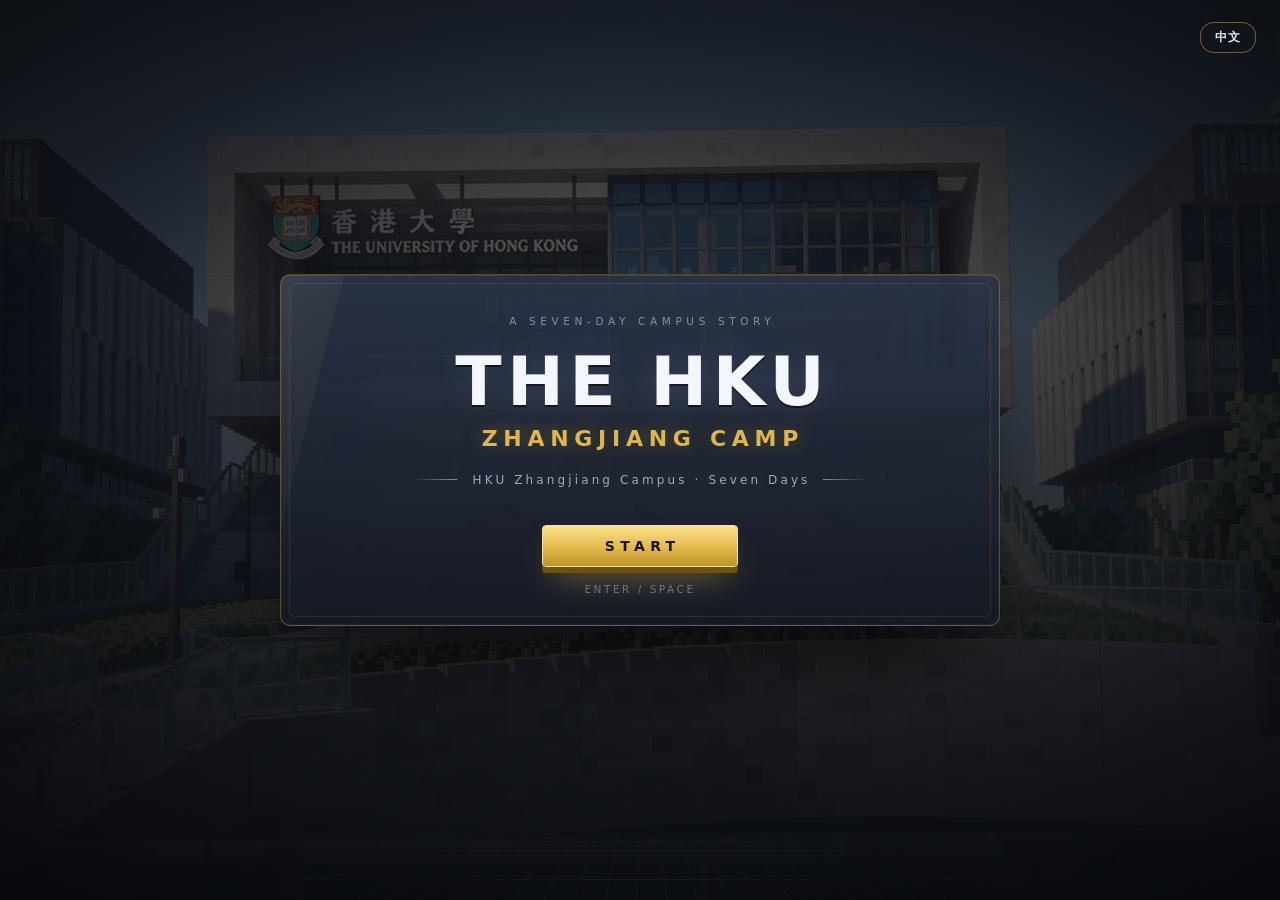
==== commit 1f5b367b: "中英双语：右上角一键切换，中文是原版不是机翻 游戏最初就是中文，英文版是整份翻译。现在把两边都留下：中文侧以「英文片段 -> 原始中文片段」 查表的形式存在 src/i18n.js 里，每次渲染完就地" ====
--- a/game/index.html
+++ b/game/index.html
@@ -11,15 +11,16 @@
 <div id="app">
   <header id="hud">
     <div class="hud-group">
-      <span class="chip day">Day <b id="hud-day">1</b> / 7</span>
+      <span class="chip day"><i class="lbl" data-zh="第">Day</i> <b id="hud-day">1</b><i class="lbl" data-zh=" / 7 天"> / 7</i></span>
       <span class="chip where" id="hud-scene">Campus</span>
       <span class="chip ap" id="hud-ap">AP ●●●</span>
     </div>
     <div class="hud-group">
-      <span class="chip know">Knowledge <b id="hud-know">0</b></span>
-      <span class="chip mood">Mood <b id="hud-mood">60</b></span>
-      <span class="chip deck">Deck <b id="hud-deck">0</b></span>
+      <span class="chip know"><i class="lbl" data-zh="知识">Knowledge</i> <b id="hud-know">0</b></span>
+      <span class="chip mood"><i class="lbl" data-zh="心境">Mood</i> <b id="hud-mood">60</b></span>
+      <span class="chip deck"><i class="lbl" data-zh="牌组">Deck</i> <b id="hud-deck">0</b></span>
       <span class="chip friend" id="hud-friend"></span>
+      <button class="chip lang" id="btn-lang" type="button" title="Switch language / 切换语言">中文</button>
     </div>
   </header>
 
@@ -31,15 +32,15 @@
       <div id="toast" class="hidden"></div>
     </div>
     <aside id="side">
-      <h3>Journal</h3>
+      <h3 data-zh="手记">Journal</h3>
       <ol id="log"></ol>
       <div class="side-deck">
-        <h4>Deck <span class="muted">— notes taken in daylight</span></h4>
+        <h4><i class="lbl" data-zh="牌组">Deck</i> <span class="muted" data-zh="— 白天记下的笔记">— notes taken in daylight</span></h4>
         <ul id="deck"></ul>
       </div>
       <div class="side-foot">
-        <button id="btn-char" class="btn small">Character</button>
-        <button id="btn-endday" class="btn small">End Day →</button>
+        <button id="btn-char" class="btn small" data-zh="角色">Character</button>
+        <button id="btn-endday" class="btn small" data-zh="结束白天 →">End Day →</button>
       </div>
     </aside>
   </main>
--- a/game/styles.css
+++ b/game/styles.css
@@ -1819,3 +1819,45 @@
 .intro .body.note { margin-bottom: 4px; font-size: 12.5px; color: #9aa6bc; }
 .intro .rules { margin-top: 12px; }
 .intro .row { margin-top: 16px; }
+
+/* ---------------------------------------------------------------- language toggle */
+/* .lbl marks a static label that carries its own Chinese form in data-zh. */
+.lbl { font-style: normal; }
+
+/* Two entry points: the header chip (in game) and the corner pill (on the title screen,
+   which covers the header). Both just call setLang(), which reloads. */
+#btn-lang {
+  font: inherit;
+  font-size: 11px;
+  font-weight: 700;
+  letter-spacing: .06em;
+  color: #cfd8e8;
+  background: #2a3346;
+  border: 1px solid var(--line-2);
+  border-radius: 12px;
+  padding: 2px 10px;
+  cursor: pointer;
+  transition: background 120ms ease, color 120ms ease, border-color 120ms ease;
+}
+#btn-lang:hover { background: var(--gold); color: #1a1508; border-color: var(--gold-2); }
+
+.ts-lang {
+  position: absolute;
+  top: 22px;
+  right: 24px;
+  z-index: 3;
+  padding: 6px 14px;
+  font: inherit;
+  font-size: 12px;
+  font-weight: 700;
+  letter-spacing: .1em;
+  color: #e8ecf5;
+  background: rgba(18, 23, 34, .55);
+  border: 1px solid rgba(224, 182, 74, .45);
+  border-radius: 14px;
+  cursor: pointer;
+  -webkit-backdrop-filter: blur(4px);
+  backdrop-filter: blur(4px);
+  transition: background 140ms ease, color 140ms ease, border-color 140ms ease;
+}
+.ts-lang:hover { background: var(--gold); color: #1a1508; border-color: var(--gold-2); }
